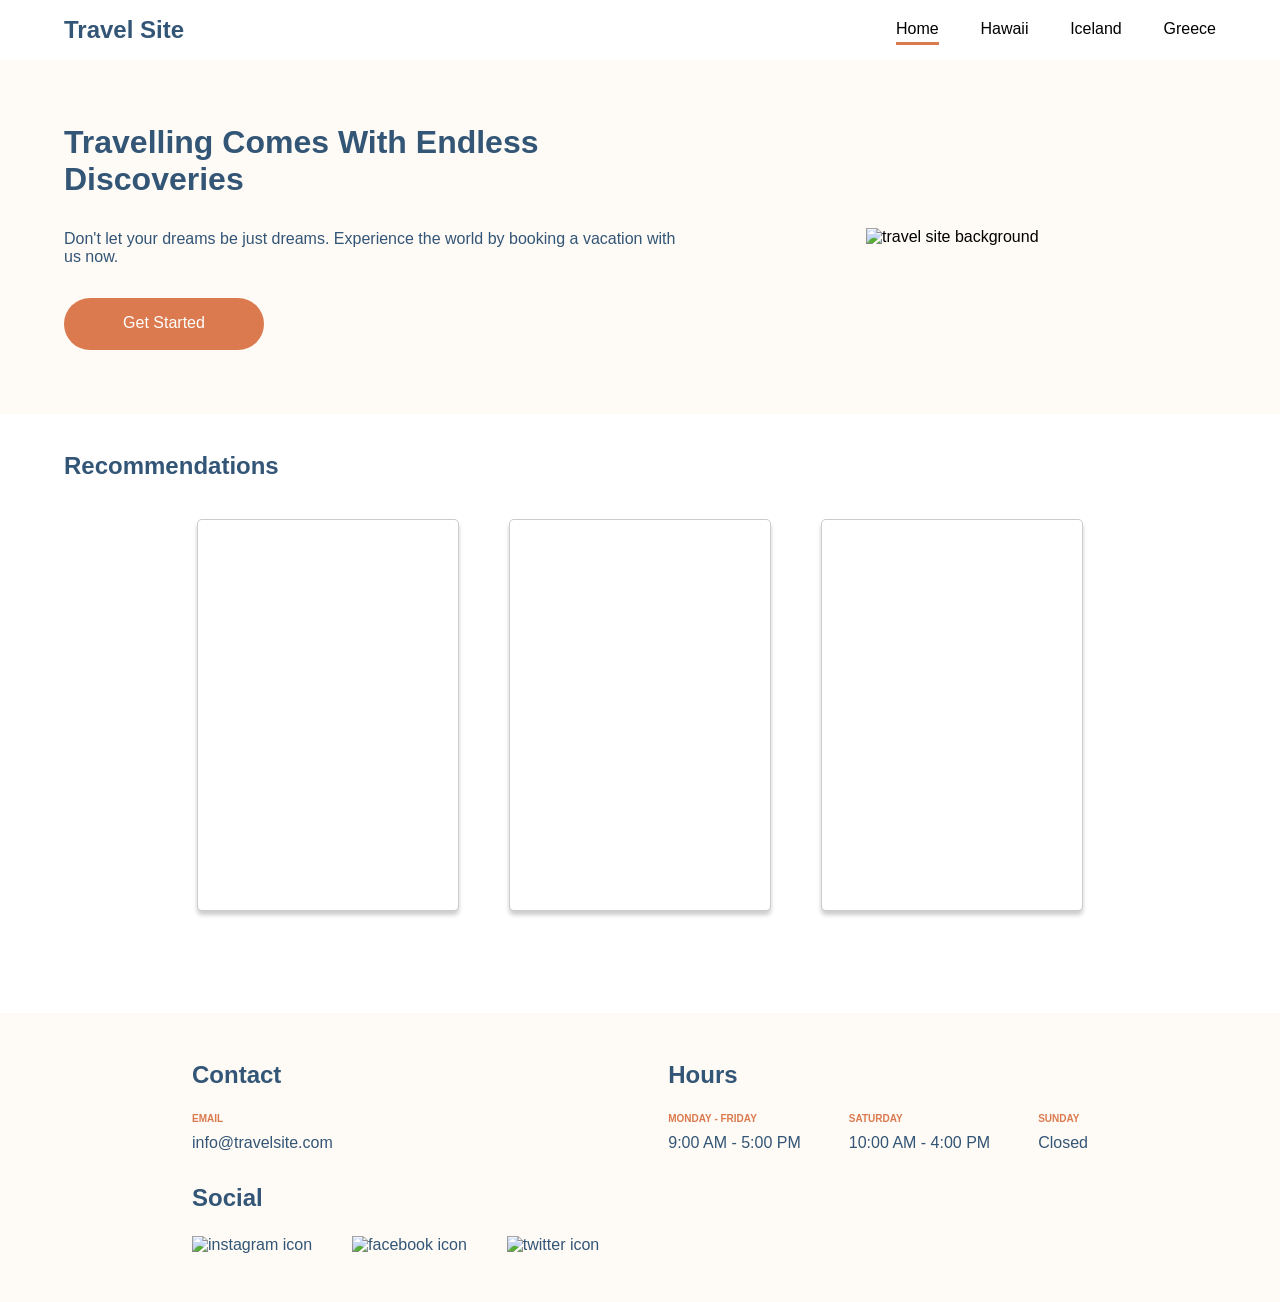
==== index.html @ 20faaa43 "travel site" ====
<!DOCTYPE html>
<html lang="en">
<head>
    <meta charset="UTF-8">
    <meta http-equiv="X-UA-Compatible" content="IE=edge">
    <meta name="viewport" content="width=device-width, initial-scale=1.0">
    <title>Travel Site</title>
    <link rel="stylesheet" href="./css/global.css">
    <link rel="stylesheet" href="./css/main.css">
</head>
<body>
    <header>
        <a href="./index.html">
            <h2>Travel Site</h2>
        </a>
        <nav>
            <ul>
                <li class="highlight">
                    <a href="./index.html">Home</a>
                </li>
                <li>
                    <a href="./pages/hawaii.html">Hawaii</a>
                </li>
                <li>
                    <a href="./pages/iceland.html">Iceland</a>
                </li>
                <li>
                    <a href="./pages/greece.html">Greece</a>
                </li>
            </ul>
        </nav>
    </header>
    <main>
        <section class="hero">
            <div>
                <h1>Travelling Comes With Endless Discoveries</h1>
                <p>Don't let your dreams be just dreams. Experience the world by booking a vacation with us now.</p>
                <a href="./pages/get-started.html" class="btn">Get Started</a>
            </div>
            <div>
                <img src="./assets/images/hero.png" alt="travel site background">
            </div>
        </section>
        <section class="recommendations">
            <h2>Recommendations</h2>
            <section class="container">
                <section class="container__card container__card--bg">
                    <a href="./pages/hawaii.html">
                        <h3>Hawaii</h3>
                    </a>
                </section>
                <section class="container__card container__card--bg">
                    <a href="./pages/iceland.html">
                        <h3>Iceland</h3>
                    </a>
                </section>
                <section class="container__card container__card--bg">
                    <a href="./pages/greece.html">
                        <h3>Greece</h3>
                    </a>
                </section>
            </section>

        </section>
    </main>
    <footer>
        <section>
            <h2>Contact</h2>
            <div>
                <h4>Email</h4>
                <a href="mailto:info@travelsite.com?subject=Travel&body=Travel">
                    info@travelsite.com
                </a>
            </div>
        </section>
        <section>
            <h2>Hours</h2>
            <div>
                <div>
                    <h4>Monday - Friday</h4>
                    <p>9:00 AM - 5:00 PM</p>
                </div>
                <div>
                    <h4>Saturday</h4>
                    <p>10:00 AM - 4:00 PM</p>
                </div>
                <div>
                    <h4>Sunday</h4>
                    <p>Closed</p>
                </div>
            </div>
        </section>
        <section>
            <h2>Social</h2>
            <div>
                <a href="https://www.instagram.com/" target="_blank">
                    <img src="./assets/icons/icon-instagram.png" alt="instagram icon">
                </a>
                <a href="https://www.facebook.com/" target="_blank">
                    <img src="./assets/icons/icon-facebook.png" alt="facebook icon">
                </a>
                <a href="https://twitter.com/" target="_blank">
                    <img src="./assets/icons/icon-twitter.png" alt="twitter icon">
                </a>
            </div>
        </section>
    </footer>
</body>
</html>
---- css/global.css ----
* {
  margin: 0;
  font-family: "Verdana", sans-serif;
}

h2 {
  color: #335576;
}

h4 {
  color: #DB7A4E;
  text-transform: uppercase;
}

a {
  text-decoration: none;
  color: black;
}

p {
  color: #335576;
}

ul {
  list-style: none;
}

header {
  z-index: 1;
  position: -webkit-sticky;
  position: sticky;
  top: 0;
  box-sizing: border-box;
  padding: 0 5vw;
  background-color: rgba(255, 255, 255, 0.8);
  display: flex;
}
@media only screen and (min-width: 700px) {
  header {
    justify-content: space-between;
    align-items: center;
    height: 60px;
  }
}
@media only screen and (max-width: 700px) {
  header {
    flex-direction: column;
    justify-content: center;
    align-items: flex-start;
    row-gap: 10px;
    height: 100px;
  }
}
header h2 {
  white-space: nowrap;
}
header ul {
  width: 20em;
  padding: 0;
  display: flex;
  flex-wrap: wrap;
  justify-content: space-between;
}
header ul li {
  padding: 0.5vh 0;
  text-align: center;
  border-bottom: 3px solid rgba(255, 255, 255, 0);
  transition: border 200ms ease-out;
}
header ul li:hover {
  border-bottom: 3px solid rgba(219, 122, 78, 0.6);
}
header ul li.highlight {
  border-bottom: 3px solid #DB7A4E;
}

footer {
  background-color: #FEFAF5;
  display: flex;
  flex-wrap: wrap;
  row-gap: 2em;
  -moz-column-gap: 3em;
       column-gap: 3em;
  padding: 3em 15vw;
}
@media only screen and (min-width: 1250px) {
  footer {
    justify-content: space-between;
  }
}
@media only screen and (max-width: 1250px) {
  footer {
    justify-content: flex-start;
  }
}
@media only screen and (max-width: 700px) {
  footer {
    flex-direction: column;
  }
}
footer h2 {
  padding-bottom: 1em;
}
footer h4 {
  font-size: 10px;
  padding-bottom: 1em;
}
footer a {
  color: #335576;
}
footer section {
  max-width: 500px;
  display: flex;
  flex-direction: column;
  justify-content: space-between;
}
footer section:not(:first-child) > div {
  display: flex;
  flex-wrap: wrap;
  justify-content: flex-start;
  -moz-column-gap: 3em;
       column-gap: 3em;
  row-gap: 1em;
}
@media only screen and (max-width: 700px) {
  footer section:nth-child(2) > div {
    flex-direction: column;
  }
}
footer section:nth-child(3) > div {
  -moz-column-gap: 2.5em;
       column-gap: 2.5em;
}
footer section img {
  height: 20px;
}

.btn {
  width: 150px;
  font-size: 1em;
  box-sizing: border-box;
  text-align: center;
  color: white;
  background-color: #DB7A4E;
  padding: 1em;
  height: 52px;
  border-radius: 26px;
}

.container {
  display: flex;
  flex-wrap: wrap;
  row-gap: 25px;
  -moz-column-gap: 50px;
       column-gap: 50px;
  justify-content: center;
  padding-bottom: 8%;
  margin: 0 5%;
}
.container__card {
  width: 260px;
  height: 390px;
  border-radius: 5px;
  box-shadow: 0 4px 4px 0 rgba(0, 0, 0, 0.2);
}/*# sourceMappingURL=global.css.map */
---- css/main.css ----
.hero {
  background-color: #FEFAF5;
  display: flex;
  flex-wrap: wrap;
  justify-content: space-between;
  row-gap: 50px;
  -moz-column-gap: 50px;
       column-gap: 50px;
  padding: 5% 5vw;
}
.hero div {
  display: flex;
  flex-direction: column;
  row-gap: 2em;
  justify-content: center;
}
.hero div:nth-child(1) {
  max-width: 48vw;
  min-width: 350px;
}
.hero div:nth-child(2) {
  max-width: 35vw;
  min-width: 350px;
}
.hero div h1, .hero div p, .hero div img {
  width: 100%;
}
.hero div h1 {
  color: #335576;
  font-size: 2em;
  font-weight: 900;
}
.hero div a {
  width: 200px;
}

.recommendations {
  background-color: white;
}
.recommendations h2 {
  margin: 3% 0 3% 5vw;
}

.container__card--bg {
  background-repeat: no-repeat;
  background-size: cover;
  background-position: center center;
  background-clip: padding-box;
  border: 1px solid rgba(0, 0, 0, 0.2);
  transition: box-shadow 300ms, transform 300ms, border-color 300ms;
}
.container__card--bg:nth-child(1) {
  background-image: url(../assets/images/hawaii.jpg);
}
.container__card--bg:nth-child(2) {
  background-image: url(../assets/images/iceland.jpg);
}
.container__card--bg:nth-child(3) {
  background-image: url(../assets/images/greece.jpg);
}
.container__card--bg a {
  display: block;
  width: 100%;
  height: 100%;
  display: flex;
  justify-content: flex-end;
  align-items: flex-end;
  transition: background-color 300ms ease;
}
.container__card--bg a h3 {
  color: white;
  font-size: 24px;
  padding: 6%;
  transition: box-shadow 300ms, transform 300ms, font-size 300ms;
}
.container__card--bg:hover {
  border: 1px solid white;
  transform: translateY(-5px);
  box-shadow: 0 9px 4px 0 rgba(0, 0, 0, 0.2), 0 4px 4px 0 rgba(0, 0, 0, 0.4);
}
.container__card--bg:hover a {
  background: linear-gradient(transparent 80%, rgba(0, 0, 0, 0.4));
  border-radius: 4px;
}
.container__card--bg:hover a h3 {
  font-size: 36px;
  text-shadow: 10px 10px 2px rgba(0, 0, 0, 0.4);
  transform: translateY(-5px) translateX(-5px);
}/*# sourceMappingURL=main.css.map */
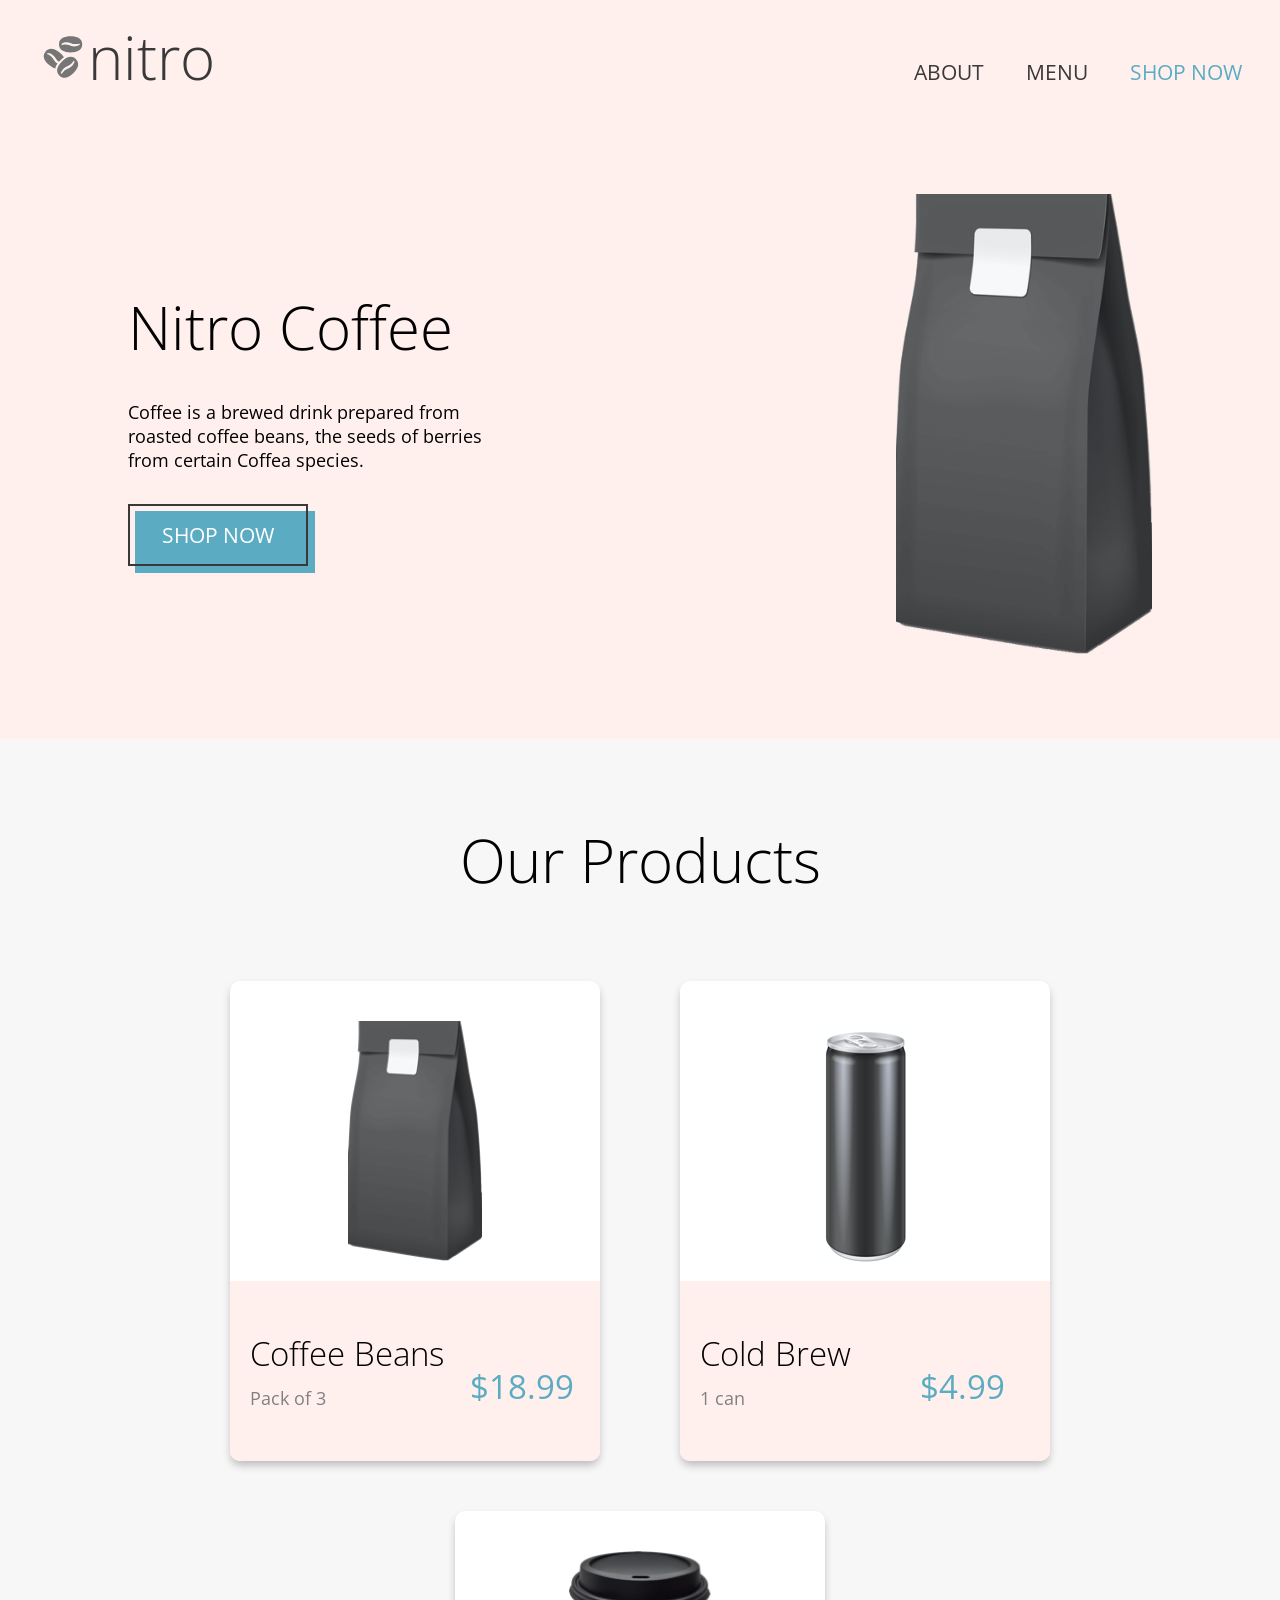
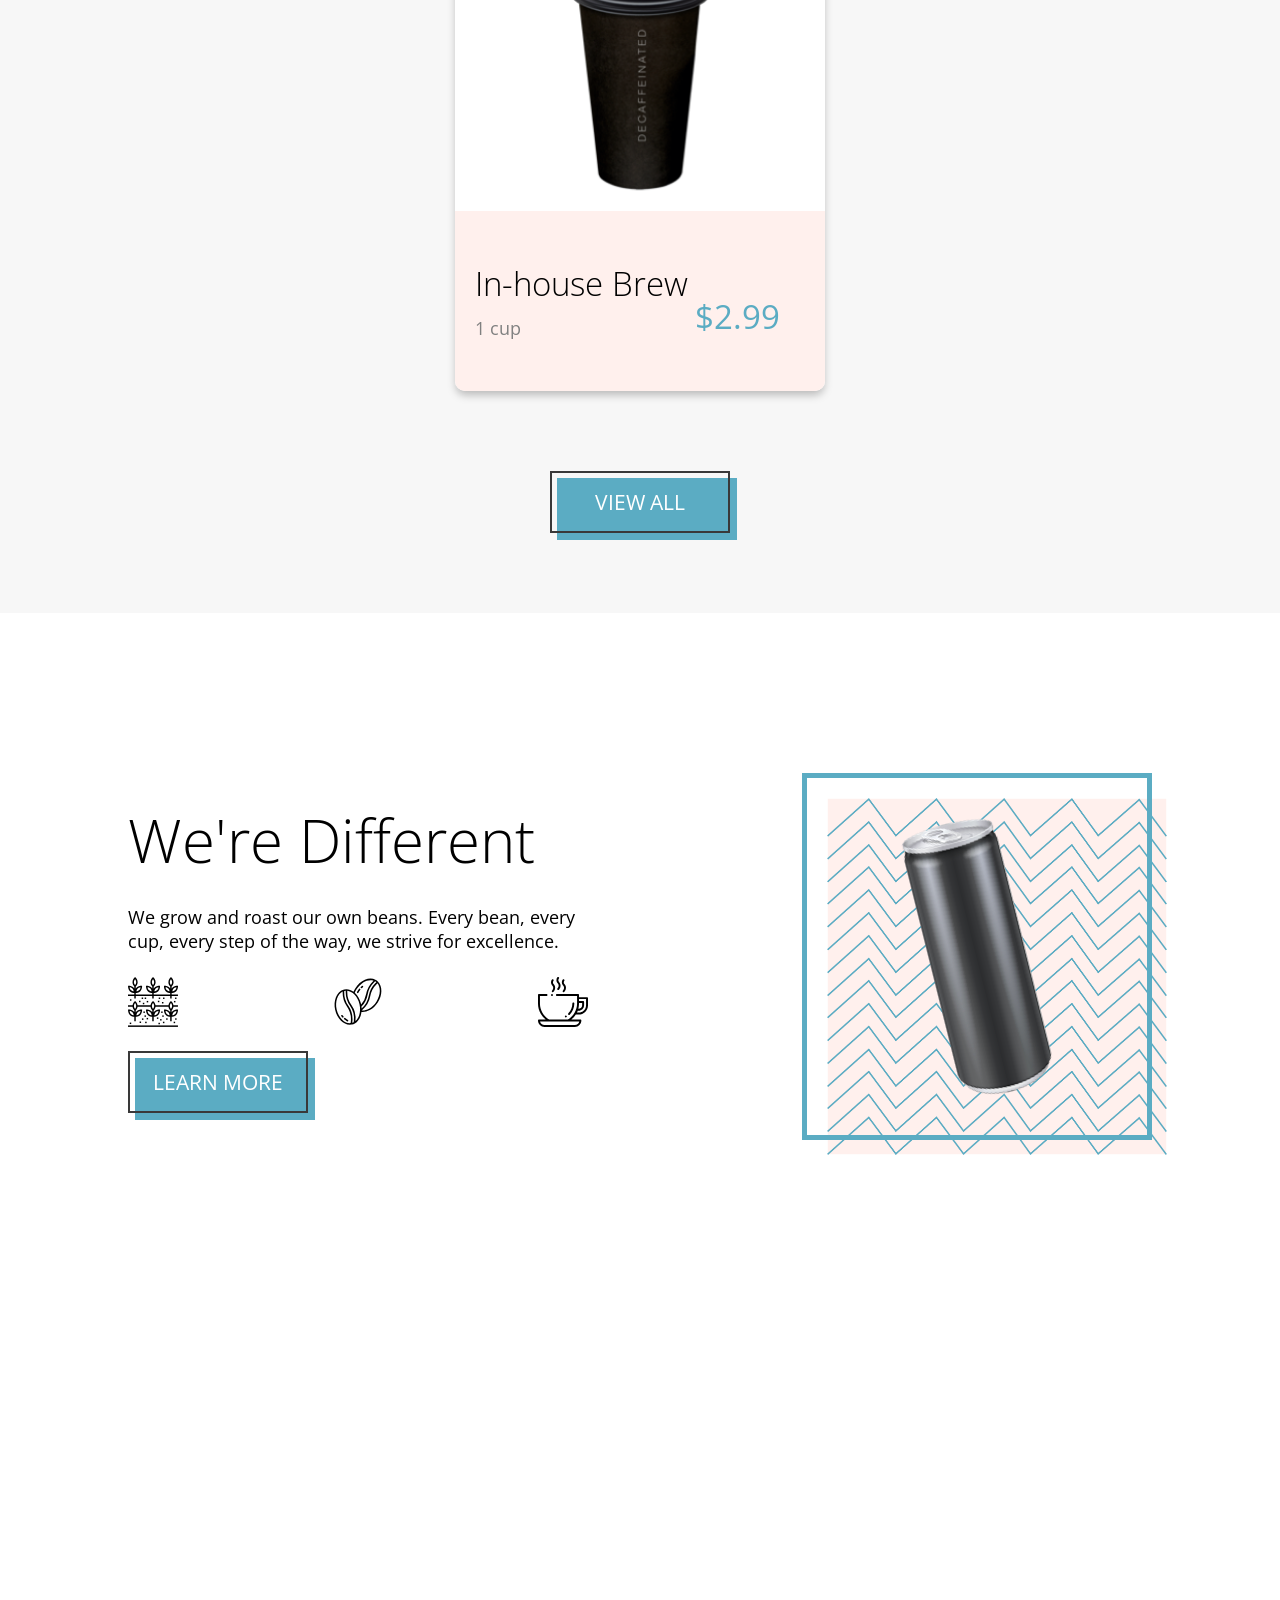
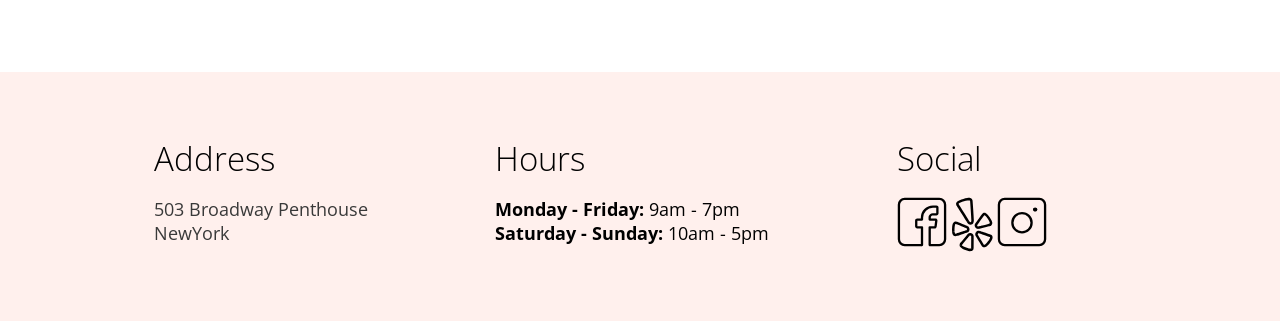
==== commit 57a3c795: "switch to coffeeshop" ====
--- a/index.html
+++ b/index.html
@@ -2,108 +2,154 @@
 <html lang="en">
 <head>
     <meta charset="UTF-8">
-    <meta http-equiv="X-UA-Compatible" content="IE=edge">
     <meta name="viewport" content="width=device-width, initial-scale=1.0">
-    <title>Travel Site</title>
+    <link href="https://fonts.googleapis.com/css2?family=Open+Sans:ital,wght@0,300;0,400;0,600;0,700;1,400&display=swap" rel="stylesheet">
+    <title>Coffee Shop - Home</title>
     <link rel="stylesheet" href="./css/global.css">
-    <link rel="stylesheet" href="./css/main.css">
+    <link rel="stylesheet" href="./css/landing.css">
 </head>
 <body>
     <header>
-        <a href="./index.html">
-            <h2>Travel Site</h2>
-        </a>
-        <nav>
-            <ul>
-                <li class="highlight">
-                    <a href="./index.html">Home</a>
-                </li>
-                <li>
-                    <a href="./pages/hawaii.html">Hawaii</a>
-                </li>
-                <li>
-                    <a href="./pages/iceland.html">Iceland</a>
-                </li>
-                <li>
-                    <a href="./pages/greece.html">Greece</a>
-                </li>
-            </ul>
-        </nav>
-    </header>
-    <main>
+        <section class="nav-bar">
+            <a href="./index.html">
+                <img src="./assets/logos/coffee-beans-logo-and-footer.svg" alt="coffee bean logo" class="icon">
+                <h2>nitro</h2>
+            </a>
+
+            <nav>
+                <ul>
+                    <li>
+                        <a href="./index.html">ABOUT</a>
+                    </li>
+                    <li>
+                        <a href="./pages/menu.html">MENU</a>
+                    </li>
+                    <li>
+                        <a href="./pages/menu.html">SHOP NOW</a>
+                    </li>
+                </ul>
+            </nav>
+        </section>
+
         <section class="hero">
-            <div>
-                <h1>Travelling Comes With Endless Discoveries</h1>
-                <p>Don't let your dreams be just dreams. Experience the world by booking a vacation with us now.</p>
-                <a href="./pages/get-started.html" class="btn">Get Started</a>
+            <div class="hero__text">
+                <h1>Nitro Coffee</h1>
+                <p>Coffee is a brewed drink prepared from roasted coffee beans, the seeds of berries from certain Coffea species.</p>
+                <div class="btn">
+                    <a href="./pages/menu.html">
+                        Shop Now
+                    </a>
+                </div>
             </div>
-            <div>
-                <img src="./assets/images/hero.png" alt="travel site background">
+
+            <div class="hero__img">
+                <img src="./assets/images/coffeebeans-hero.png" alt="coffee bag">
             </div>
         </section>
-        <section class="recommendations">
-            <h2>Recommendations</h2>
-            <section class="container">
-                <section class="container__card container__card--bg">
-                    <a href="./pages/hawaii.html">
-                        <h3>Hawaii</h3>
-                    </a>
-                </section>
-                <section class="container__card container__card--bg">
-                    <a href="./pages/iceland.html">
-                        <h3>Iceland</h3>
-                    </a>
-                </section>
-                <section class="container__card container__card--bg">
-                    <a href="./pages/greece.html">
-                        <h3>Greece</h3>
-                    </a>
-                </section>
+    </header>
+
+    <main>
+        <section class="products">
+            <h2>Our Products</h2>
+
+            <section class="containers">
+                <article class="containers__card">
+                    <img src="./assets/images/coffeebeans.png" alt="coffee beans" class="product-img">
+                    <h3>Coffee Beans</h3>
+                    <p class="pkg-qty">Pack of 3</p>
+                    <p class="price">$18.99</p>
+                    <div class="contrainers__card--cover"></div>
+                </article>
+
+                <article class="containers__card">
+                    <img src="./assets/images/coldbrew.png" alt="cold brew" class="product-img">
+                    <h3>Cold Brew</h3>
+                    <p class="pkg-qty">1 can</p>
+                    <p class="price">$4.99</p>
+                    <div class="contrainers__card--cover"></div>
+                </article>
+
+                <article class="containers__card">
+                    <img src="./assets/images/inhousebrew.png" alt="in-house brew" class="product-img">
+                    <h3>In-house Brew</h3>
+                    <p class="pkg-qty">1 cup</p>
+                    <p class="price">$2.99</p>
+                    <div class="contrainers__card--cover"></div>
+                </article>
             </section>
 
-        </section>
-    </main>
-    <footer>
-        <section>
-            <h2>Contact</h2>
-            <div>
-                <h4>Email</h4>
-                <a href="mailto:info@travelsite.com?subject=Travel&body=Travel">
-                    info@travelsite.com
+            <div class="btn">
+                <a href="./pages/menu.html">
+                    View All
                 </a>
             </div>
         </section>
-        <section>
-            <h2>Hours</h2>
-            <div>
-                <div>
-                    <h4>Monday - Friday</h4>
-                    <p>9:00 AM - 5:00 PM</p>
+
+        <section class="discount">
+            <div class="discount__info">
+                <div class="different">
+                    <h2>We're Different</h2>
+                    <p>We grow and roast our own beans. Every bean, every cup, every step of the way, we strive for excellence.</p>
+                    <div>
+                        <img src="./assets/logos/planting.svg" alt="planting" class="icon">
+                        <img src="./assets/logos/coffee-beans.svg" alt="coffee-beans" class="icon">
+                        <img src="./assets/logos/coffee-cup.svg" alt="coffee-cup" class="icon">
+                    </div>
+
+                    <div class="btn">
+                        <a href="./index.html">
+                            Learn More
+                        </a>
+                    </div>
                 </div>
-                <div>
-                    <h4>Saturday</h4>
-                    <p>10:00 AM - 4:00 PM</p>
-                </div>
-                <div>
-                    <h4>Sunday</h4>
-                    <p>Closed</p>
+
+                <div class="tilted-can-box">
+                    <img src="./assets/images/tiltedcan.png" alt="tilted can" class="tilted-can-box__can product-img">
+                    <img src="./assets/images/coldbrewbackground.png" alt="cold brew background" class="tilted-can-box__bg">
                 </div>
             </div>
+
+            <p onclick="copyText()" class="discount__code">
+                Get 20% off your first order with code: <span>FirstNitro</span>
+            </p>
+        </section>
+    </main>
+
+    <footer>
+        <section>
+            <h3>Address</h3>
+            <a href="http://maps.google.com/?q=503 Broadway Penthouse, NewYork" target="_blank">
+                503 Broadway Penthouse <br>
+                NewYork
+            </a>
         </section>
         <section>
-            <h2>Social</h2>
+            <h3>Hours</h3>
+            <p>
+                <span>Monday - Friday:</span> 9am - 7pm <br>
+                <span>Saturday - Sunday:</span> 10am - 5pm
+            </p>
+        </section>
+        <section>
+            <h3>Social</h3>
             <div>
+                <a href="https://www.facebook.com" target="_blank">
+                    <img src="./assets/logos/Facebook-Icon.svg" alt="facebook" class="icon">
+                </a>
+                <a href="https://www.yelp.com/" target="_blank">
+                    <img src="./assets/logos/Yelp-Icon.svg" alt="yelp" class="icon">
+                </a>
                 <a href="https://www.instagram.com/" target="_blank">
-                    <img src="./assets/icons/icon-instagram.png" alt="instagram icon">
-                </a>
-                <a href="https://www.facebook.com/" target="_blank">
-                    <img src="./assets/icons/icon-facebook.png" alt="facebook icon">
-                </a>
-                <a href="https://twitter.com/" target="_blank">
-                    <img src="./assets/icons/icon-twitter.png" alt="twitter icon">
+                    <img src="./assets/logos/Instagram-Icon.svg" alt="instagram" class="icon">
                 </a>
             </div>
         </section>
     </footer>
+    <script>
+        function copyText() {
+            navigator.clipboard.writeText("FirstNitro");
+            alert("Copied the code: FirstNitro");
+        }
+    </script>
 </body>
 </html>
--- a/css/landing.css
+++ b/css/landing.css
@@ -0,0 +1,416 @@
+* {
+  margin: 0;
+}
+
+body {
+  font-family: "Open Sans";
+  font-weight: 400;
+}
+
+h1, h2 {
+  font-size: 60px;
+  font-weight: 300;
+}
+
+h3 {
+  font-size: 33px;
+  font-weight: 300;
+}
+
+nav {
+  font-size: 21px;
+}
+nav ul {
+  list-style-type: none;
+  padding: 0;
+  display: flex;
+  flex-wrap: nowrap;
+}
+
+p {
+  font-size: 18px;
+}
+
+a {
+  font-size: 21px;
+  text-decoration: none;
+}
+
+.icon {
+  min-width: 50px;
+  max-width: 120px;
+}
+
+.product-img {
+  min-height: 240px;
+  max-height: 550px;
+  padding: 20px;
+}
+
+.price {
+  margin: 0 auto;
+  color: #5BACC3;
+}
+
+.nav-bar {
+  padding: 1em 3vw;
+  box-sizing: border-box;
+  background-color: #FFF0ED;
+  display: flex;
+  justify-content: space-between;
+  align-items: baseline;
+  flex-wrap: wrap;
+  -moz-column-gap: 3em;
+       column-gap: 3em;
+}
+.nav-bar > a {
+  display: flex;
+  flex-wrap: nowrap;
+  align-items: center;
+  color: #393939;
+}
+.nav-bar > a img, .nav-bar > a h2 {
+  display: inline-block;
+}
+.nav-bar nav {
+  transform: translateY(-2px);
+}
+.nav-bar nav ul {
+  justify-content: flex-end;
+  -moz-column-gap: 2em;
+       column-gap: 2em;
+}
+.nav-bar nav ul li a {
+  color: #393939;
+}
+.nav-bar nav ul li:last-child a {
+  color: #5BACC3;
+  white-space: nowrap;
+}
+@media only screen and (max-width: 650px) {
+  .nav-bar {
+    flex-flow: column wrap;
+  }
+  .nav-bar nav {
+    padding-left: 52px;
+  }
+  .nav-bar nav ul {
+    flex-flow: column wrap;
+    row-gap: 0.5em;
+  }
+}
+
+.btn {
+  position: relative;
+  box-sizing: border-box;
+  width: 180px;
+  transform: translate(7px, 7px);
+}
+.btn a {
+  position: relative;
+  display: block;
+  box-sizing: border-box;
+  width: 100%;
+  padding: 15px 0;
+  text-align: center;
+  border: 2px solid #393939;
+  color: white;
+  text-transform: uppercase;
+  transform: translate(-7px, -7px);
+  transition: transform 300ms;
+}
+.btn::before {
+  content: "";
+  position: absolute;
+  box-sizing: border-box;
+  border: 2px solid #5BACC3;
+  background-color: #5BACC3;
+  width: 100%;
+  height: 100%;
+  z-index: -1;
+  transition: width 300ms;
+}
+.btn:hover::before {
+  -webkit-animation: flash 2.5s linear infinite;
+          animation: flash 2.5s linear infinite;
+}
+.btn:active a {
+  transform: translate(0px, 0px);
+}
+
+footer {
+  background-color: #FFF0ED;
+  display: flex;
+  justify-content: flex-start;
+  flex-wrap: wrap;
+  -moz-column-gap: 12%;
+       column-gap: 12%;
+  row-gap: 30px;
+  padding: 5% 5vw 5% 12vw;
+}
+footer h3 {
+  margin-bottom: 0.5em;
+}
+footer p, footer a {
+  white-space: nowrap;
+}
+footer a {
+  color: #393939;
+  font-size: 18px;
+  font-weight: 400;
+}
+footer span {
+  font-weight: 700;
+}
+footer section:last-child div {
+  display: flex;
+  flex-wrap: nowrap;
+}
+
+@-webkit-keyframes rotate {
+  0% {
+    transform: rotate(0deg);
+  }
+  100% {
+    transform: rotate(360deg);
+  }
+}
+
+@keyframes rotate {
+  0% {
+    transform: rotate(0deg);
+  }
+  100% {
+    transform: rotate(360deg);
+  }
+}
+@-webkit-keyframes flash {
+  0% {
+    border-color: #5BACC3;
+    background-color: #5BACC3;
+  }
+  50% {
+    border-color: #393939;
+    background-color: #393939;
+  }
+  100% {
+    border-color: #5BACC3;
+    background-color: #5BACC3;
+  }
+}
+@keyframes flash {
+  0% {
+    border-color: #5BACC3;
+    background-color: #5BACC3;
+  }
+  50% {
+    border-color: #393939;
+    background-color: #393939;
+  }
+  100% {
+    border-color: #5BACC3;
+    background-color: #5BACC3;
+  }
+}
+.hero {
+  padding: 5em 10vw;
+  background-color: #FFF0ED;
+  display: flex;
+  flex-wrap: wrap;
+  justify-content: space-between;
+  align-items: center;
+  row-gap: 30px;
+}
+.hero__text h1, .hero__text p {
+  width: 360px;
+  margin-bottom: 2rem;
+}
+.hero__img img {
+  width: 20vw;
+  min-width: 150px;
+}
+@media only screen and (max-width: 650px) {
+  .hero {
+    flex-flow: column wrap;
+    align-items: flex-start;
+  }
+}
+@media only screen and (max-width: 500px) {
+  .hero__text h1, .hero__text p {
+    width: auto;
+  }
+}
+
+.products {
+  padding: 5em 0;
+  background-color: #F7F7F7;
+  display: flex;
+  flex-direction: column;
+  align-items: center;
+  row-gap: 5em;
+}
+
+.containers {
+  display: flex;
+  justify-content: center;
+  flex-wrap: wrap;
+  -moz-column-gap: 80px;
+       column-gap: 80px;
+  row-gap: 50px;
+  margin: 0 50px;
+}
+.containers__card {
+  position: relative;
+  overflow: hidden;
+  background-color: white;
+  min-width: 330px;
+  max-width: 350px;
+  min-height: 440px;
+  max-height: 460px;
+  padding: 20px;
+  border-radius: 10px;
+  box-shadow: 0 5px 9px -1px rgba(0, 0, 0, 0.25);
+  display: grid;
+  grid-template-rows: 6fr 1fr 1fr;
+  grid-template-columns: 2fr 1fr;
+  transition: box-shadow 300ms, transform 300ms;
+  touch-action: manipulation;
+  will-change: box-shadow, transform;
+}
+.containers__card img {
+  grid-row: 1;
+  grid-column: 1/3;
+  margin: 0 auto;
+}
+.containers__card h3 {
+  grid-row: 2;
+  grid-column: 1;
+}
+.containers__card .pkg-qty {
+  grid-row: 3;
+  grid-column: 1;
+  color: gray;
+}
+.containers__card .price {
+  grid-row: 2/4;
+  grid-column: 2;
+  font-size: 33px;
+  margin: auto 0;
+  transition: rotate 300ms;
+}
+.containers__card div {
+  position: absolute;
+  background-color: #FFF0ED;
+  width: 200%;
+  height: 360px;
+  z-index: -1;
+  top: 300px;
+  transition: rotate 300ms, transform 300ms;
+}
+.containers__card:hover {
+  box-shadow: 0 5px 5px -1px rgba(0, 0, 0, 0.5), 0 10px 15px -1px rgba(0, 0, 0, 0.25);
+  transform: translateY(-5px);
+}
+.containers__card:hover div {
+  rotate: -30deg;
+  transform: translateY(34px);
+}
+.containers__card:hover h3 {
+  text-shadow: 1px 1px rgba(128, 128, 128, 0.5), 2px 2px rgba(128, 128, 128, 0.4), 3px 3px rgba(128, 128, 128, 0.3), 4px 4px rgba(128, 128, 128, 0.2), 5px 5px rgba(128, 128, 128, 0.1);
+}
+.containers__card:hover .price {
+  rotate: -30deg;
+}
+
+.discount {
+  margin: 10em 10vw;
+  display: flex;
+  flex-direction: column;
+  justify-content: center;
+  row-gap: 10em;
+}
+.discount__info {
+  display: flex;
+  justify-content: space-between;
+  align-items: center;
+  row-gap: 50px;
+}
+.discount__info .different {
+  display: flex;
+  width: 460px;
+  flex-direction: column;
+  justify-content: space-between;
+  row-gap: 1.5em;
+}
+.discount__info .different div {
+  display: flex;
+  justify-content: space-between;
+}
+.discount__info .different div img {
+  height: 50px;
+}
+.discount__info .tilted-can-box {
+  position: relative;
+  min-width: 300px;
+  max-width: 500px;
+  min-height: 300px;
+  max-height: 500px;
+  padding: 20px;
+  border: 5px solid #5BACC3;
+  display: flex;
+  justify-content: center;
+  align-items: center;
+}
+.discount__info .tilted-can-box__bg {
+  position: absolute;
+  top: 20px;
+  left: 20px;
+  width: 100%;
+  height: 100%;
+  z-index: -1;
+}
+.discount__info .tilted-can-box__can:hover {
+  -webkit-animation: rotate 2s linear infinite;
+          animation: rotate 2s linear infinite;
+}
+@media only screen and (max-width: 1150px) {
+  .discount__info {
+    justify-content: center;
+    flex-flow: column wrap;
+  }
+}
+.discount__code {
+  font-size: 45px;
+  padding: 1em 2em;
+  margin: 0 auto;
+  text-align: center;
+  -webkit-animation: flash 2.5s linear infinite;
+          animation: flash 2.5s linear infinite;
+  color: white;
+  cursor: pointer;
+}
+.discount__code span {
+  font-weight: 700;
+}
+@media only screen and (max-width: 500px) {
+  .discount {
+    margin: 0;
+    padding: 10em 0;
+  }
+  .discount__info .different {
+    width: auto;
+    padding: 0;
+  }
+  .discount__info .different h2, .discount__info .different p {
+    text-align: center;
+  }
+  .discount__info .different div {
+    margin: auto 10%;
+  }
+  .discount__info .different .btn {
+    margin: 0 auto;
+  }
+  .discount__code {
+    padding: 1em 0;
+  }
+}/*# sourceMappingURL=landing.css.map */
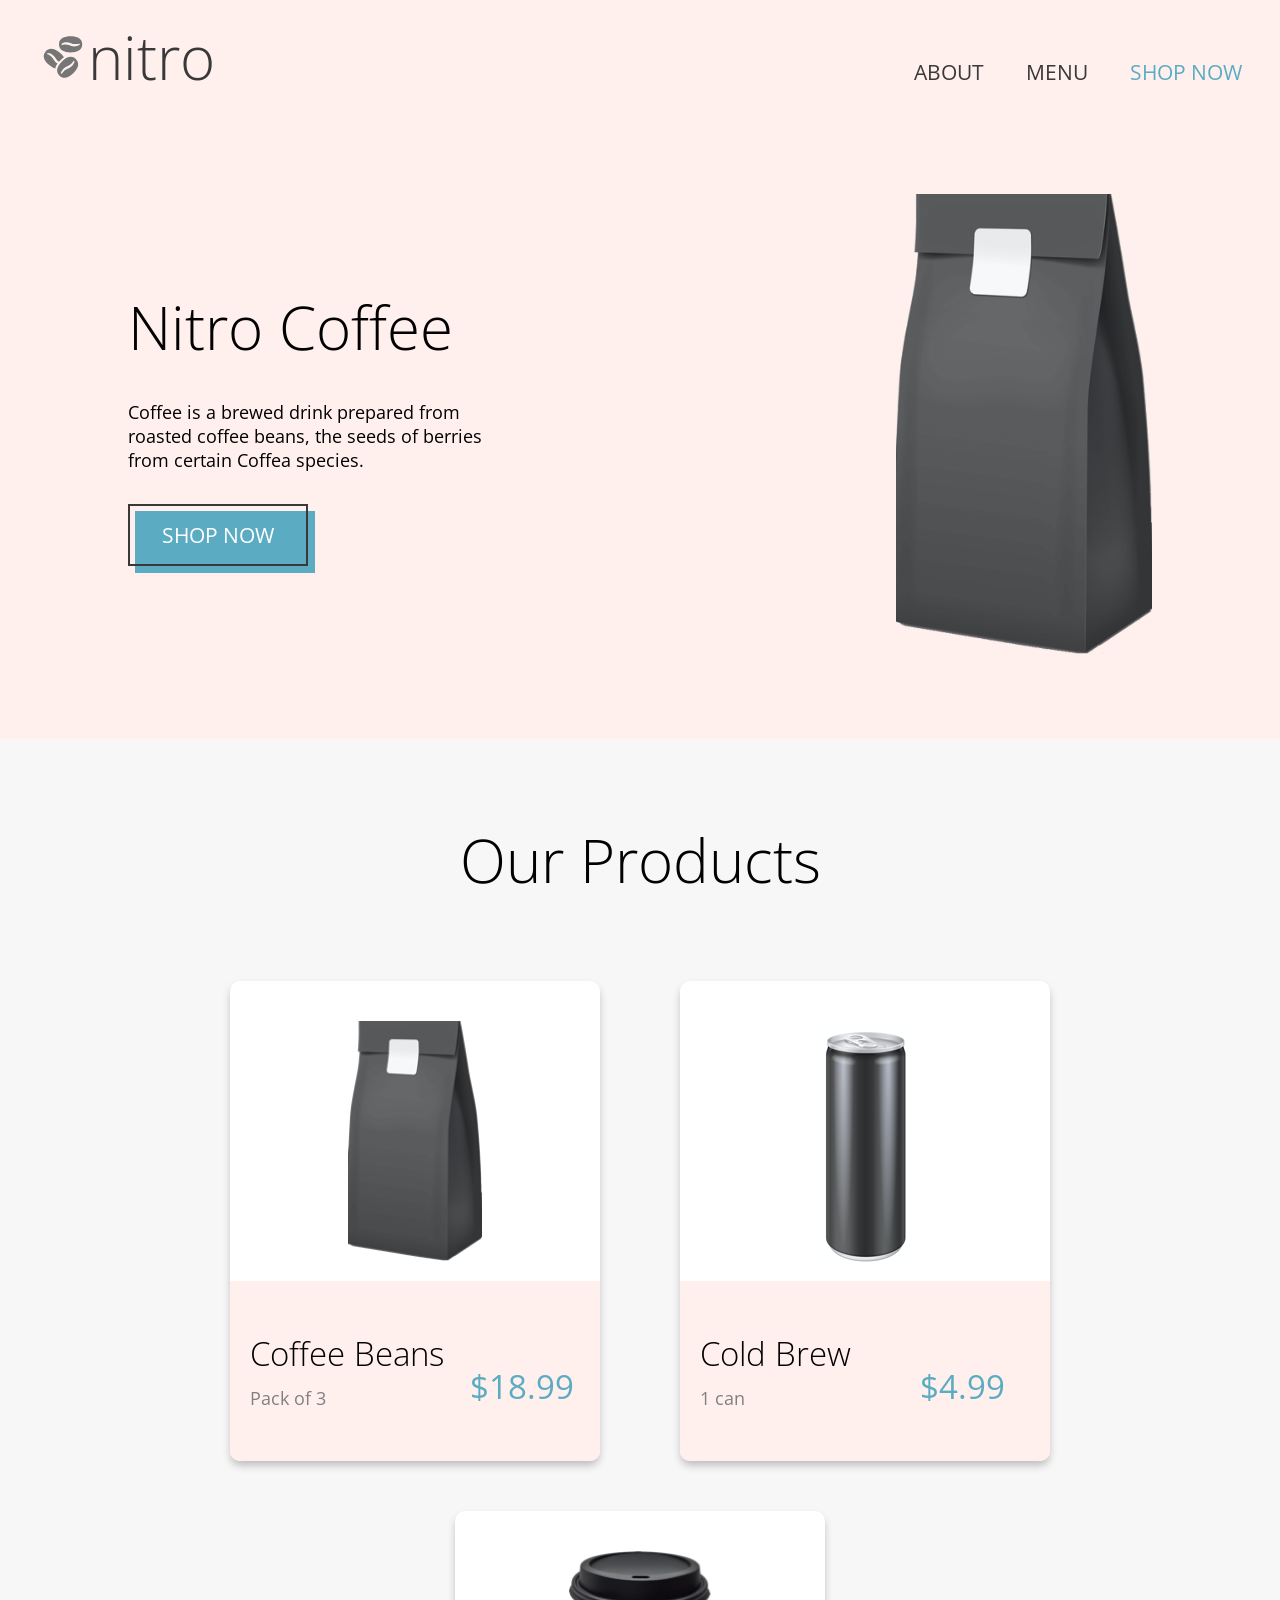
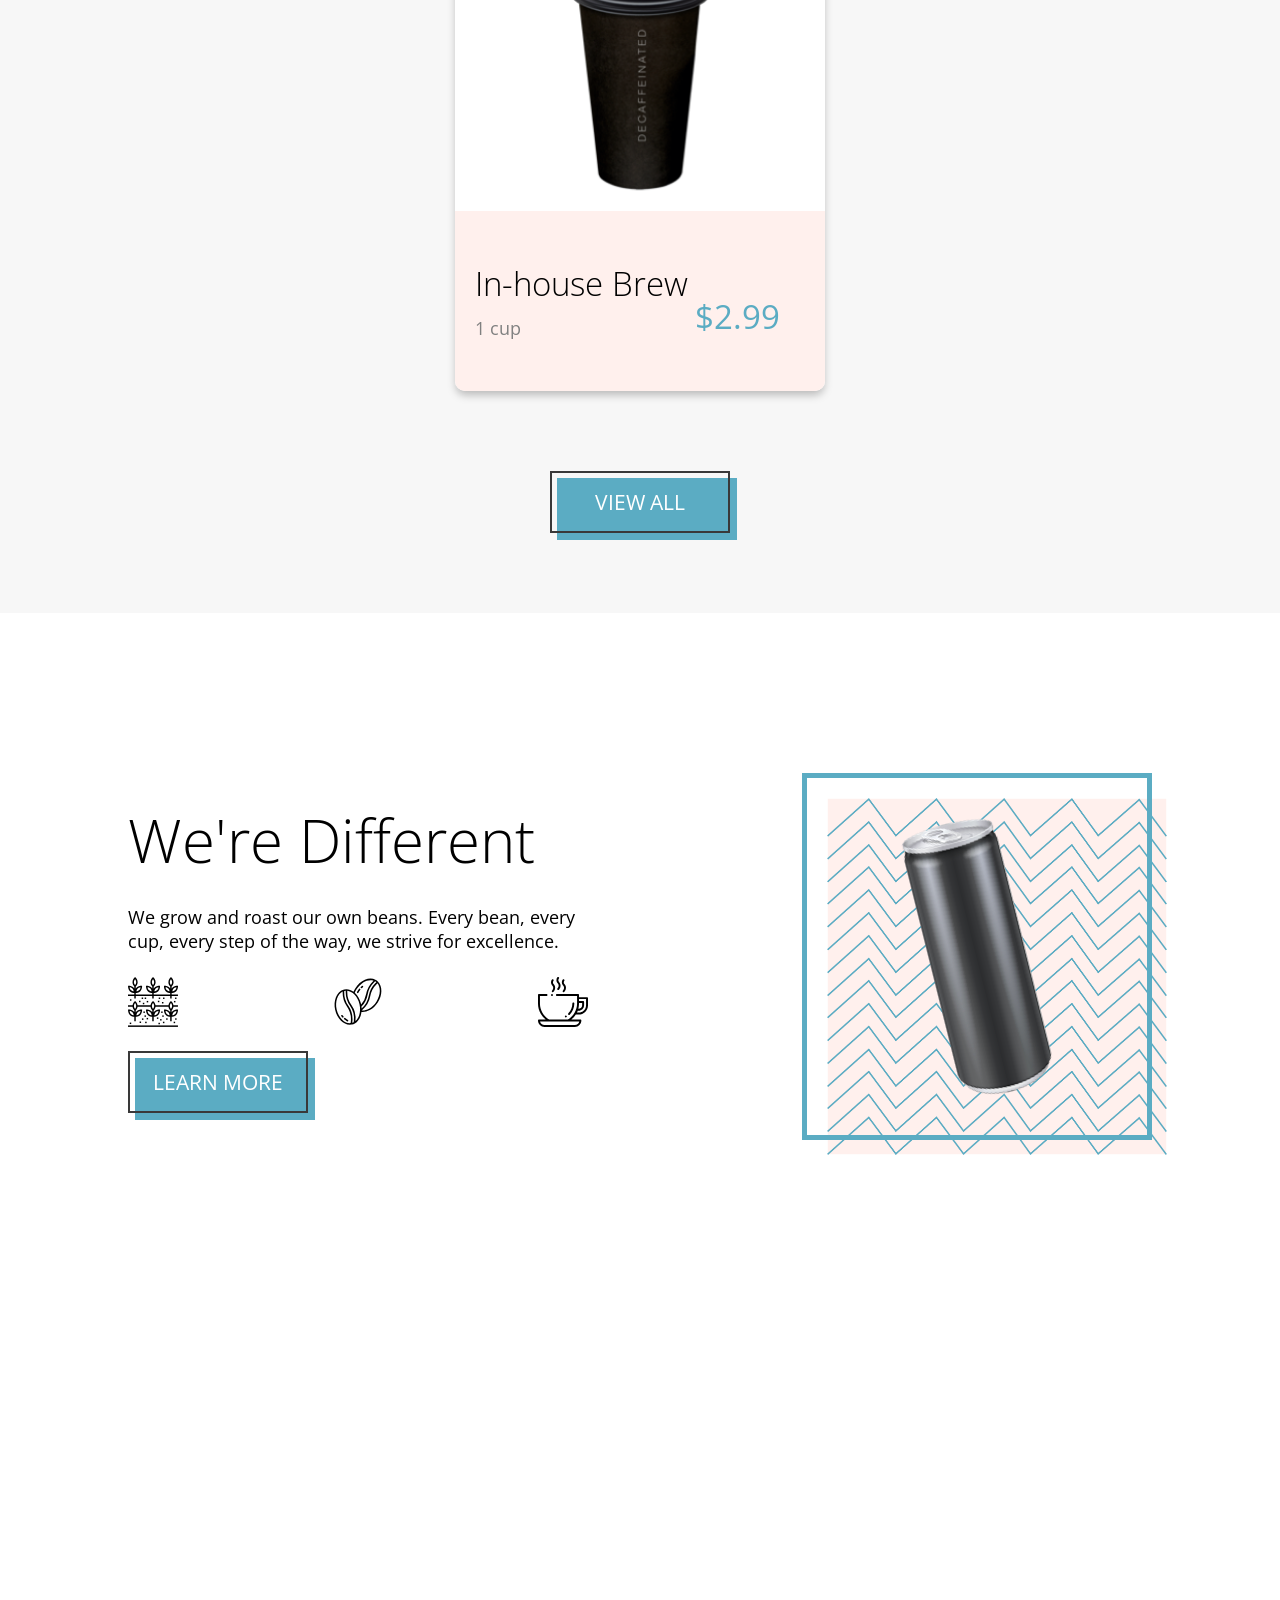
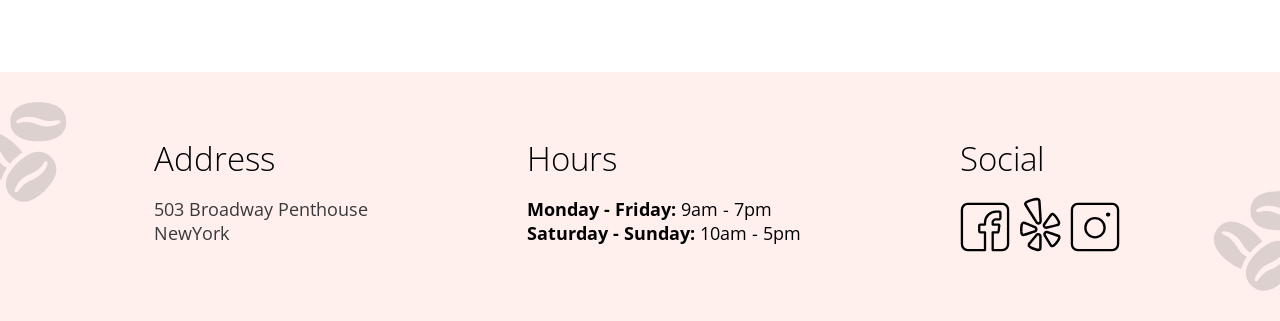
==== commit 359aad8e: "coffeeshop" ====
--- a/index.html
+++ b/index.html
@@ -144,6 +144,8 @@
                 </a>
             </div>
         </section>
+        <img src="./assets/logos/coffee-beans-logo-and-footer.svg" alt="coffee beans logo" class="background-icon footer-top-left">
+        <img src="./assets/logos/coffee-beans-logo-and-footer.svg" alt="coffee beans logo" class="background-icon footer-bottom-right">
     </footer>
     <script>
         function copyText() {
--- a/css/landing.css
+++ b/css/landing.css
@@ -1,3 +1,47 @@
+@-webkit-keyframes rotate {
+  0% {
+    transform: rotate(0deg);
+  }
+  100% {
+    transform: rotate(360deg);
+  }
+}
+@keyframes rotate {
+  0% {
+    transform: rotate(0deg);
+  }
+  100% {
+    transform: rotate(360deg);
+  }
+}
+@-webkit-keyframes flash {
+  0% {
+    border-color: #5BACC3;
+    background-color: #5BACC3;
+  }
+  50% {
+    border-color: #393939;
+    background-color: #393939;
+  }
+  100% {
+    border-color: #5BACC3;
+    background-color: #5BACC3;
+  }
+}
+@keyframes flash {
+  0% {
+    border-color: #5BACC3;
+    background-color: #5BACC3;
+  }
+  50% {
+    border-color: #393939;
+    background-color: #393939;
+  }
+  100% {
+    border-color: #5BACC3;
+    background-color: #5BACC3;
+  }
+}
 * {
   margin: 0;
 }
@@ -39,6 +83,12 @@
 .icon {
   min-width: 50px;
   max-width: 120px;
+}
+
+.background-icon {
+  width: 120px;
+  opacity: 0.25;
+  padding: 20px;
 }
 
 .product-img {
@@ -87,7 +137,7 @@
   color: #5BACC3;
   white-space: nowrap;
 }
-@media only screen and (max-width: 650px) {
+@media only screen and (max-width: 600px) {
   .nav-bar {
     flex-flow: column wrap;
   }
@@ -117,7 +167,7 @@
   color: white;
   text-transform: uppercase;
   transform: translate(-7px, -7px);
-  transition: transform 300ms;
+  transition: transform 150ms;
 }
 .btn::before {
   content: "";
@@ -128,7 +178,7 @@
   width: 100%;
   height: 100%;
   z-index: -1;
-  transition: width 300ms;
+  transition: width 150ms;
 }
 .btn:hover::before {
   -webkit-animation: flash 2.5s linear infinite;
@@ -139,12 +189,14 @@
 }
 
 footer {
+  position: relative;
+  overflow: hidden;
   background-color: #FFF0ED;
   display: flex;
   justify-content: flex-start;
   flex-wrap: wrap;
-  -moz-column-gap: 12%;
-       column-gap: 12%;
+  -moz-column-gap: 15%;
+       column-gap: 15%;
   row-gap: 30px;
   padding: 5% 5vw 5% 12vw;
 }
@@ -166,52 +218,17 @@
   display: flex;
   flex-wrap: nowrap;
 }
-
-@-webkit-keyframes rotate {
-  0% {
-    transform: rotate(0deg);
-  }
-  100% {
-    transform: rotate(360deg);
-  }
-}
-
-@keyframes rotate {
-  0% {
-    transform: rotate(0deg);
-  }
-  100% {
-    transform: rotate(360deg);
-  }
-}
-@-webkit-keyframes flash {
-  0% {
-    border-color: #5BACC3;
-    background-color: #5BACC3;
-  }
-  50% {
-    border-color: #393939;
-    background-color: #393939;
-  }
-  100% {
-    border-color: #5BACC3;
-    background-color: #5BACC3;
-  }
-}
-@keyframes flash {
-  0% {
-    border-color: #5BACC3;
-    background-color: #5BACC3;
-  }
-  50% {
-    border-color: #393939;
-    background-color: #393939;
-  }
-  100% {
-    border-color: #5BACC3;
-    background-color: #5BACC3;
-  }
-}
+footer .footer-top-left {
+  position: absolute;
+  top: 0;
+  left: -60px;
+}
+footer .footer-bottom-right {
+  position: absolute;
+  bottom: 0;
+  right: -60px;
+}
+
 .hero {
   padding: 5em 10vw;
   background-color: #FFF0ED;
@@ -222,23 +239,12 @@
   row-gap: 30px;
 }
 .hero__text h1, .hero__text p {
-  width: 360px;
+  max-width: 360px;
   margin-bottom: 2rem;
 }
 .hero__img img {
   width: 20vw;
   min-width: 150px;
-}
-@media only screen and (max-width: 650px) {
-  .hero {
-    flex-flow: column wrap;
-    align-items: flex-start;
-  }
-}
-@media only screen and (max-width: 500px) {
-  .hero__text h1, .hero__text p {
-    width: auto;
-  }
 }
 
 .products {
@@ -273,7 +279,7 @@
   display: grid;
   grid-template-rows: 6fr 1fr 1fr;
   grid-template-columns: 2fr 1fr;
-  transition: box-shadow 300ms, transform 300ms;
+  transition: box-shadow 150ms, transform 150ms;
   touch-action: manipulation;
   will-change: box-shadow, transform;
 }
@@ -296,7 +302,7 @@
   grid-column: 2;
   font-size: 33px;
   margin: auto 0;
-  transition: rotate 300ms;
+  transition: rotate 150ms;
 }
 .containers__card div {
   position: absolute;
@@ -305,21 +311,20 @@
   height: 360px;
   z-index: -1;
   top: 300px;
-  transition: rotate 300ms, transform 300ms;
+  transition: transform 150ms;
 }
 .containers__card:hover {
   box-shadow: 0 5px 5px -1px rgba(0, 0, 0, 0.5), 0 10px 15px -1px rgba(0, 0, 0, 0.25);
   transform: translateY(-5px);
 }
 .containers__card:hover div {
-  rotate: -30deg;
-  transform: translateY(34px);
+  transform: skew(0, -35deg);
 }
 .containers__card:hover h3 {
   text-shadow: 1px 1px rgba(128, 128, 128, 0.5), 2px 2px rgba(128, 128, 128, 0.4), 3px 3px rgba(128, 128, 128, 0.3), 4px 4px rgba(128, 128, 128, 0.2), 5px 5px rgba(128, 128, 128, 0.1);
 }
 .containers__card:hover .price {
-  rotate: -30deg;
+  rotate: -35deg;
 }
 
 .discount {
@@ -337,7 +342,7 @@
 }
 .discount__info .different {
   display: flex;
-  width: 460px;
+  max-width: 460px;
   flex-direction: column;
   justify-content: space-between;
   row-gap: 1.5em;
@@ -373,15 +378,16 @@
   -webkit-animation: rotate 2s linear infinite;
           animation: rotate 2s linear infinite;
 }
-@media only screen and (max-width: 1150px) {
+@media only screen and (max-width: 1200px) {
   .discount__info {
     justify-content: center;
     flex-flow: column wrap;
   }
 }
 .discount__code {
+  width: 100%;
   font-size: 45px;
-  padding: 1em 2em;
+  padding: 1em 0;
   margin: 0 auto;
   text-align: center;
   -webkit-animation: flash 2.5s linear infinite;
@@ -392,13 +398,12 @@
 .discount__code span {
   font-weight: 700;
 }
-@media only screen and (max-width: 500px) {
+@media only screen and (max-width: 600px) {
   .discount {
     margin: 0;
     padding: 10em 0;
   }
   .discount__info .different {
-    width: auto;
     padding: 0;
   }
   .discount__info .different h2, .discount__info .different p {
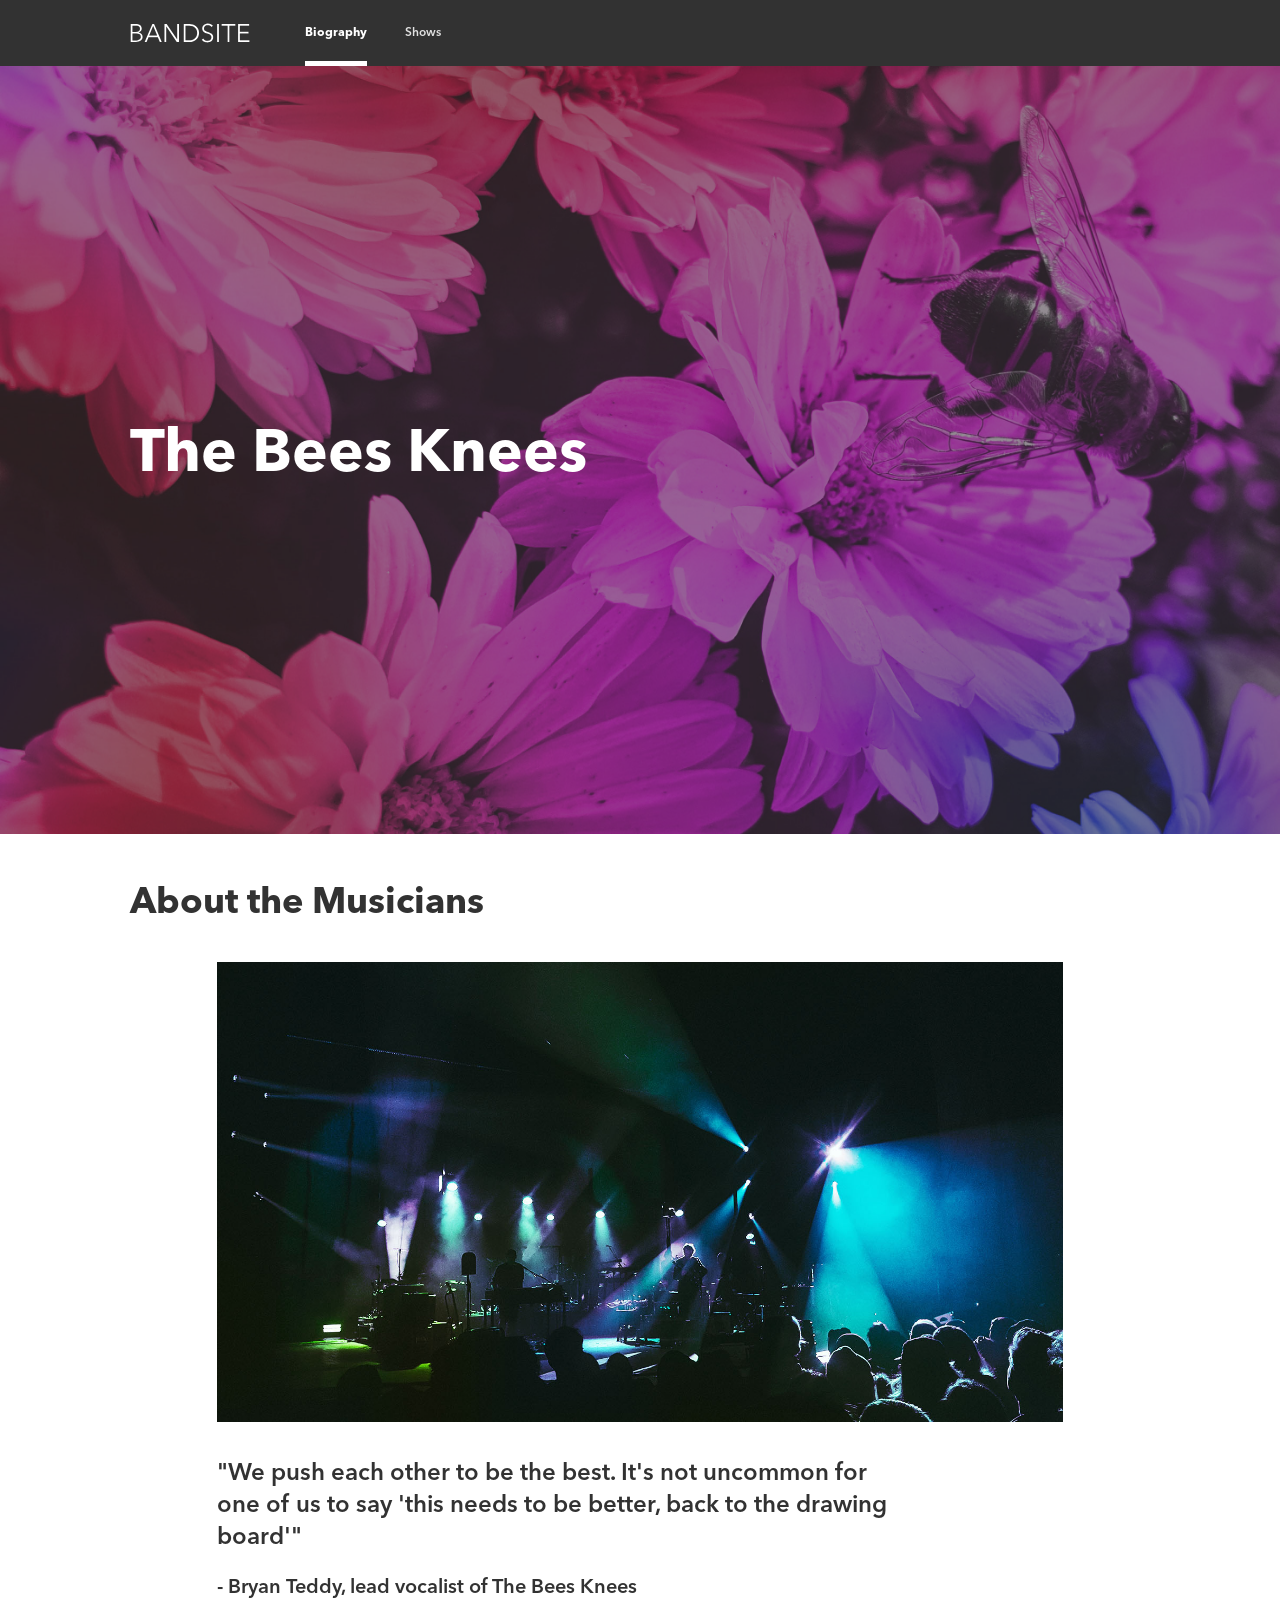
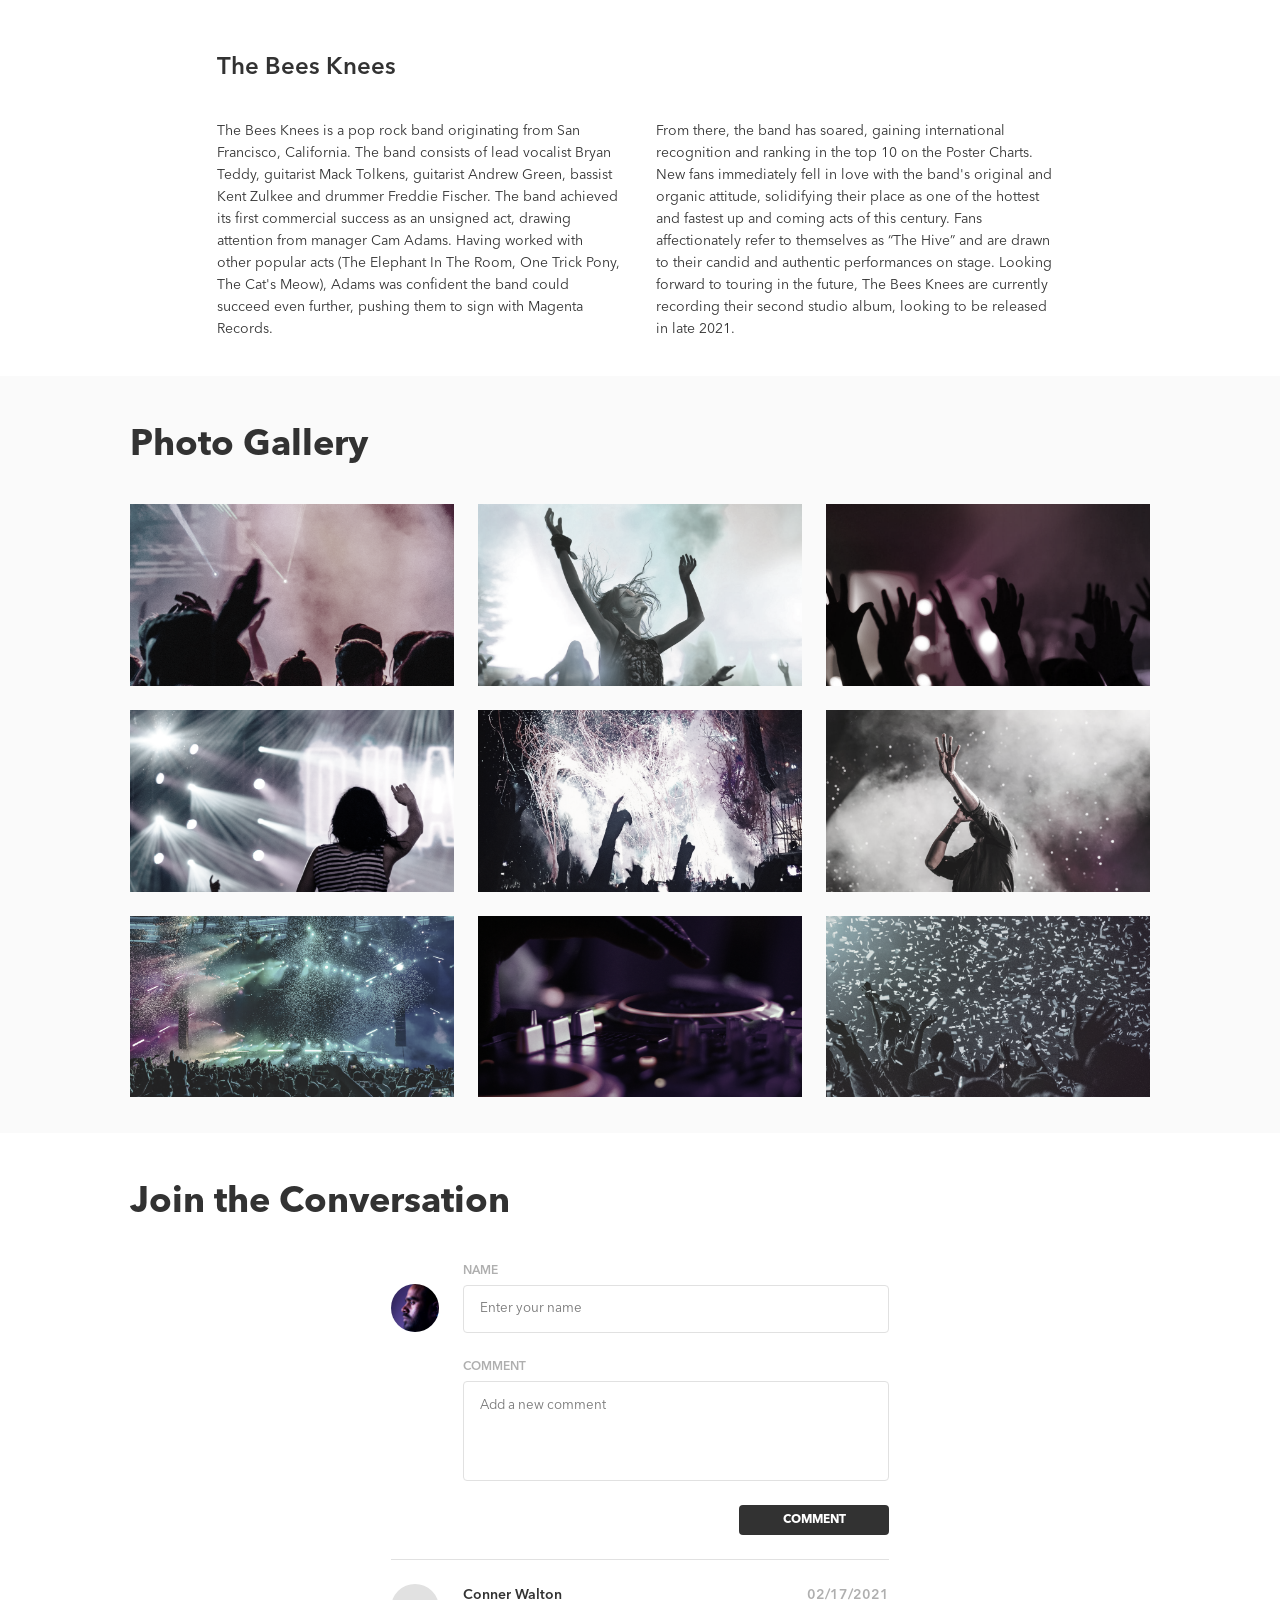
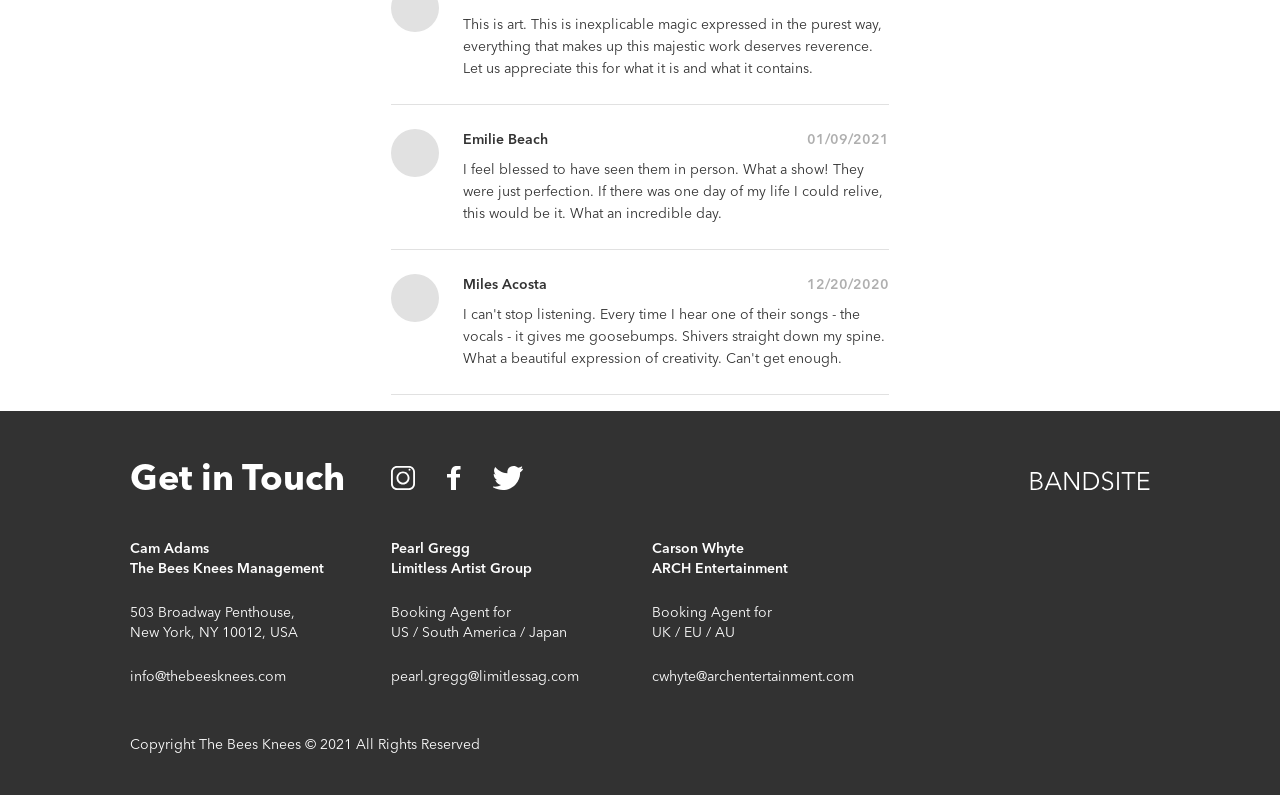
==== commit 0640ee4d: "bandsite" ====
--- a/index.html
+++ b/index.html
@@ -2,156 +2,166 @@
 <html lang="en">
 <head>
     <meta charset="UTF-8">
+    <meta http-equiv="X-UA-Compatible" content="IE=edge">
     <meta name="viewport" content="width=device-width, initial-scale=1.0">
-    <link href="https://fonts.googleapis.com/css2?family=Open+Sans:ital,wght@0,300;0,400;0,600;0,700;1,400&display=swap" rel="stylesheet">
-    <title>Coffee Shop - Home</title>
-    <link rel="stylesheet" href="./css/global.css">
-    <link rel="stylesheet" href="./css/landing.css">
+    <title>The Bees Knees</title>
+    <link rel="stylesheet" href="./styles/bio.css">
 </head>
 <body>
     <header>
-        <section class="nav-bar">
-            <a href="./index.html">
-                <img src="./assets/logos/coffee-beans-logo-and-footer.svg" alt="coffee bean logo" class="icon">
-                <h2>nitro</h2>
+        <div>
+            <a href="./index.html" class="logo">
+                <img src="./assets/logos/Logo-bandsite.svg" alt="bandsite logo" class="logo">
             </a>
-
+            
             <nav>
                 <ul>
                     <li>
-                        <a href="./index.html">ABOUT</a>
+                        <a href="./index.html" class="label active">Biography</a>
                     </li>
                     <li>
-                        <a href="./pages/menu.html">MENU</a>
-                    </li>
-                    <li>
-                        <a href="./pages/menu.html">SHOP NOW</a>
+                        <a href="./pages/shows.html" class="label">Shows</a>
                     </li>
                 </ul>
             </nav>
+        </div>
+    </header>
+    <main>
+        <section class="hero">
+            <h1>The Bees Knees</h1>
+        </section>
+        <section class="about">
+            <h2>About the Musicians</h2>
+            <img src="./assets/images/band.jpg" alt="band">
+            <div class="about__quote">
+                <p class="about__quote-content">
+                    "We push each other to be the best. It's not uncommon for one of us to say 'this needs to be better, back to the drawing board'"
+                </p>
+                <p class="about__quote-name">
+                    - Bryan Teddy, lead vocalist of The Bees Knees
+                </p>
+            </div>
+
+            <h3>The Bees Knees</h3>
+            <div class="about__description">
+                <p>
+                    The Bees Knees is a pop rock band originating from San Francisco, California. The band consists of lead vocalist Bryan Teddy, guitarist Mack Tolkens, guitarist Andrew Green, bassist Kent Zulkee and drummer Freddie Fischer. The band achieved its first commercial success as an unsigned act, drawing attention from manager Cam Adams. Having worked with other popular acts (The Elephant In The Room, One Trick Pony, The Cat's Meow), Adams was confident the band could succeed even further, pushing them to sign with Magenta Records.
+                </p>
+                <p>
+                    From there, the band has soared, gaining international recognition and ranking in the top 10 on the Poster Charts. New fans immediately fell in love with the band's original and organic attitude, solidifying their place as one of the hottest and fastest up and coming acts of this century. Fans affectionately refer to themselves as “The Hive” and are drawn to their candid and authentic performances on stage. Looking forward to touring in the future, The Bees Knees are currently recording their second studio album, looking to be released in late 2021.
+                </p>
+            </div>
         </section>
 
-        <section class="hero">
-            <div class="hero__text">
-                <h1>Nitro Coffee</h1>
-                <p>Coffee is a brewed drink prepared from roasted coffee beans, the seeds of berries from certain Coffea species.</p>
-                <div class="btn">
-                    <a href="./pages/menu.html">
-                        Shop Now
+        <section class="gallery">
+            <h2>Photo Gallery</h2>
+            <div class="container">
+                <img src="./assets/images/Photo-gallery-1.jpg" alt="photo gallery 1">
+                <img src="./assets/images/Photo-gallery-2.jpg" alt="photo gallery 2">
+                <img src="./assets/images/Photo-gallery-3.jpg" alt="photo gallery 3">
+                <img src="./assets/images/Photo-gallery-4.jpg" alt="photo gallery 4">
+                <img src="./assets/images/Photo-gallery-5.jpg" alt="photo gallery 5">
+                <img src="./assets/images/Photo-gallery-6.jpg" alt="photo gallery 6">
+                <img src="./assets/images/Photo-gallery-7.jpg" alt="photo gallery 7">
+                <img src="./assets/images/Photo-gallery-8.jpg" alt="photo gallery 8">
+                <img src="./assets/images/Photo-gallery-9.jpg" alt="photo gallery 9">
+            </div>
+        </section>
+
+        <section class="conversation">
+            <h2>Join the Conversation</h2>
+            <div class="conversation__form">
+                <img src="./assets/images/Mohan-muruge.jpg" alt="profile-photo" class="conversation__form-photo">
+                <form action="" id="form">
+                    <div>
+                        <label for="form-name" class="conversation__form-label">Name</label>
+                        <input type="text" class="conversation__form-name field no-error" id="form-name" name="name" tabindex="0" placeholder="Enter your name" required>
+                    </div>
+                    <div>
+                        <label for="form-comment" class="conversation__form-label">Comment</label>
+                        <textarea type="textarea" class="conversation__form-comment field no-error" id="form-comment" name="comment" rows="5" tabindex="0" placeholder="Add a new comment" required></textarea>
+                    </div>
+                    <div>
+                        <button class="conversation__form-button" type="submit">Comment</button>
+                    </div>
+                </form>
+            </div>
+            <div class="conversation__comments" id="comments"></div>
+        </section>
+    </main>
+    <footer>
+        <div>
+            <div class="touch">
+                <h2>Get in Touch</h2>
+                <div class="icons">
+                    <a href="https://www.instagram.com/" target="_blank">
+                        <img src="./assets/icons/Icon-instagram.svg" alt="instagram" class="icon">
+                    </a>
+                    <a href="https://www.facebook.com/" target="_blank">
+                        <img src="./assets/icons/Icon-facebook.svg" alt="facebook" class="icon">
+                    </a>
+                    <a href="https://twitter.com/" target="_blank">
+                        <img src="./assets/icons/Icon-twitter.svg" alt="twitter" class="icon">
+                    </a>
+                </div>
+
+                <div class="logo">
+                    <img src="./assets/logos/Logo-bandsite.svg" alt="bandsite logo" class="logo">
+                </div>
+            </div>
+
+            <div class="booking">
+                <div class="booking__contact">
+                    <h4>
+                        Cam Adams <br>
+                        The Bees Knees Management
+                    </h4>
+                    <a href="http://maps.google.com/?q=503 Broadway Penthouse, New York, NY 10012, USA" target="_blank">
+                        503 Broadway Penthouse, <br>
+                        New York, NY 10012, USA
+                    </a>
+                    <a href="mailto:info@thebeesknees.com?subject=Booking for Ticket&body=Hi Cam Adams">
+                        info@thebeesknees.com
+                    </a>
+                </div>
+                <div class="booking__contact">
+                    <h4>
+                        Pearl Gregg <br>
+                        Limitless Artist Group
+                    </h4>
+                    <p>
+                        Booking Agent for <br>
+                        US / South America / Japan
+                    </p>
+                    <a href="mailto:pearl.gregg@limitlessag.com?subject=Booking for Ticket&body=Hi Pearl Gregg">
+                        pearl.gregg@limitlessag.com
+                    </a>
+                </div>
+                <div class="booking__contact">
+                    <h4>
+                        Carson Whyte <br>
+                        ARCH Entertainment
+                    </h4>
+                    <p>
+                        Booking Agent for <br>
+                        UK / EU / AU
+                    </p>
+                    <a href="mailto:cwhyte@archentertainment.com?subject=Booking for Ticket&body=Hi Carson Whyte">
+                        cwhyte@archentertainment.com
                     </a>
                 </div>
             </div>
 
-            <div class="hero__img">
-                <img src="./assets/images/coffeebeans-hero.png" alt="coffee bag">
+            <div class="copy-right">
+                <img src="./assets/logos/Logo-bandsite.svg" alt="bandsite logo" class="logo">
+                <p>
+                    Copyright The Bees Knees © 2021 All Rights Reserved
+                </p>
             </div>
-        </section>
-    </header>
-
-    <main>
-        <section class="products">
-            <h2>Our Products</h2>
-
-            <section class="containers">
-                <article class="containers__card">
-                    <img src="./assets/images/coffeebeans.png" alt="coffee beans" class="product-img">
-                    <h3>Coffee Beans</h3>
-                    <p class="pkg-qty">Pack of 3</p>
-                    <p class="price">$18.99</p>
-                    <div class="contrainers__card--cover"></div>
-                </article>
-
-                <article class="containers__card">
-                    <img src="./assets/images/coldbrew.png" alt="cold brew" class="product-img">
-                    <h3>Cold Brew</h3>
-                    <p class="pkg-qty">1 can</p>
-                    <p class="price">$4.99</p>
-                    <div class="contrainers__card--cover"></div>
-                </article>
-
-                <article class="containers__card">
-                    <img src="./assets/images/inhousebrew.png" alt="in-house brew" class="product-img">
-                    <h3>In-house Brew</h3>
-                    <p class="pkg-qty">1 cup</p>
-                    <p class="price">$2.99</p>
-                    <div class="contrainers__card--cover"></div>
-                </article>
-            </section>
-
-            <div class="btn">
-                <a href="./pages/menu.html">
-                    View All
-                </a>
-            </div>
-        </section>
-
-        <section class="discount">
-            <div class="discount__info">
-                <div class="different">
-                    <h2>We're Different</h2>
-                    <p>We grow and roast our own beans. Every bean, every cup, every step of the way, we strive for excellence.</p>
-                    <div>
-                        <img src="./assets/logos/planting.svg" alt="planting" class="icon">
-                        <img src="./assets/logos/coffee-beans.svg" alt="coffee-beans" class="icon">
-                        <img src="./assets/logos/coffee-cup.svg" alt="coffee-cup" class="icon">
-                    </div>
-
-                    <div class="btn">
-                        <a href="./index.html">
-                            Learn More
-                        </a>
-                    </div>
-                </div>
-
-                <div class="tilted-can-box">
-                    <img src="./assets/images/tiltedcan.png" alt="tilted can" class="tilted-can-box__can product-img">
-                    <img src="./assets/images/coldbrewbackground.png" alt="cold brew background" class="tilted-can-box__bg">
-                </div>
-            </div>
-
-            <p onclick="copyText()" class="discount__code">
-                Get 20% off your first order with code: <span>FirstNitro</span>
-            </p>
-        </section>
-    </main>
-
-    <footer>
-        <section>
-            <h3>Address</h3>
-            <a href="http://maps.google.com/?q=503 Broadway Penthouse, NewYork" target="_blank">
-                503 Broadway Penthouse <br>
-                NewYork
-            </a>
-        </section>
-        <section>
-            <h3>Hours</h3>
-            <p>
-                <span>Monday - Friday:</span> 9am - 7pm <br>
-                <span>Saturday - Sunday:</span> 10am - 5pm
-            </p>
-        </section>
-        <section>
-            <h3>Social</h3>
-            <div>
-                <a href="https://www.facebook.com" target="_blank">
-                    <img src="./assets/logos/Facebook-Icon.svg" alt="facebook" class="icon">
-                </a>
-                <a href="https://www.yelp.com/" target="_blank">
-                    <img src="./assets/logos/Yelp-Icon.svg" alt="yelp" class="icon">
-                </a>
-                <a href="https://www.instagram.com/" target="_blank">
-                    <img src="./assets/logos/Instagram-Icon.svg" alt="instagram" class="icon">
-                </a>
-            </div>
-        </section>
-        <img src="./assets/logos/coffee-beans-logo-and-footer.svg" alt="coffee beans logo" class="background-icon footer-top-left">
-        <img src="./assets/logos/coffee-beans-logo-and-footer.svg" alt="coffee beans logo" class="background-icon footer-bottom-right">
+        </div>
     </footer>
-    <script>
-        function copyText() {
-            navigator.clipboard.writeText("FirstNitro");
-            alert("Copied the code: FirstNitro");
-        }
-    </script>
+    <script src="./node_modules/dayjs/dayjs.min.js"></script>
+    <script src="./scripts/create-element.js"></script>
+    <script src="./scripts/index-page.js"></script>
 </body>
 </html>
--- a/styles/bio.css
+++ b/styles/bio.css
@@ -0,0 +1,1010 @@
+@font-face {
+  font-family: "Avenir Next Regular";
+  src: url(../../assets/fonts/AvenirNextLTPro-Regular.otf) format("opentype"), url(../../assets/fonts/Alternative-files/AvenirNextLTPro.ttf) format("truetype");
+}
+@font-face {
+  font-family: "Avenir Next Demi";
+  src: url(../../assets/fonts/AvenirNextLTPro-Demi.otf) format("opentype"), url(../../assets/fonts/Alternative-files/AvenirNextLTProDemi.ttf) format("truetype");
+}
+@font-face {
+  font-family: "Avenir Next Bold";
+  src: url(../../assets/fonts/AvenirNextLTPro-Bold.otf) format("opentype"), url(../../assets/fonts/Alternative-files/AvenirNextLTProBold.ttf) format("turetype");
+}
+@font-face {
+  font-family: "Avenir Next Regular";
+  src: url(../../assets/fonts/AvenirNextLTPro-Regular.otf) format("opentype"), url(../../assets/fonts/Alternative-files/AvenirNextLTPro.ttf) format("truetype");
+}
+@font-face {
+  font-family: "Avenir Next Demi";
+  src: url(../../assets/fonts/AvenirNextLTPro-Demi.otf) format("opentype"), url(../../assets/fonts/Alternative-files/AvenirNextLTProDemi.ttf) format("truetype");
+}
+@font-face {
+  font-family: "Avenir Next Bold";
+  src: url(../../assets/fonts/AvenirNextLTPro-Bold.otf) format("opentype"), url(../../assets/fonts/Alternative-files/AvenirNextLTProBold.ttf) format("turetype");
+}
+@font-face {
+  font-family: "Avenir Next Regular";
+  src: url(../../assets/fonts/AvenirNextLTPro-Regular.otf) format("opentype"), url(../../assets/fonts/Alternative-files/AvenirNextLTPro.ttf) format("truetype");
+}
+@font-face {
+  font-family: "Avenir Next Demi";
+  src: url(../../assets/fonts/AvenirNextLTPro-Demi.otf) format("opentype"), url(../../assets/fonts/Alternative-files/AvenirNextLTProDemi.ttf) format("truetype");
+}
+@font-face {
+  font-family: "Avenir Next Bold";
+  src: url(../../assets/fonts/AvenirNextLTPro-Bold.otf) format("opentype"), url(../../assets/fonts/Alternative-files/AvenirNextLTProBold.ttf) format("turetype");
+}
+@font-face {
+  font-family: "Avenir Next Regular";
+  src: url(../../assets/fonts/AvenirNextLTPro-Regular.otf) format("opentype"), url(../../assets/fonts/Alternative-files/AvenirNextLTPro.ttf) format("truetype");
+}
+@font-face {
+  font-family: "Avenir Next Demi";
+  src: url(../../assets/fonts/AvenirNextLTPro-Demi.otf) format("opentype"), url(../../assets/fonts/Alternative-files/AvenirNextLTProDemi.ttf) format("truetype");
+}
+@font-face {
+  font-family: "Avenir Next Bold";
+  src: url(../../assets/fonts/AvenirNextLTPro-Bold.otf) format("opentype"), url(../../assets/fonts/Alternative-files/AvenirNextLTProBold.ttf) format("turetype");
+}
+* {
+  margin: 0;
+  font-family: "Avenir Next Regular";
+  box-sizing: border-box;
+  outline: none;
+  box-sizing: border-box;
+}
+
+::-webkit-scrollbar {
+  display: none;
+}
+
+h1, h2 {
+  font-size: 24px;
+  line-height: 32px;
+  font-family: "Avenir Next Bold";
+  white-space: nowrap;
+}
+
+@media only screen and (min-width: 768px) {
+  h1 {
+    font-size: 60px;
+    line-height: 68px;
+  }
+}
+
+@media only screen and (min-width: 768px) {
+  h2 {
+    font-size: 36px;
+    line-height: 44px;
+  }
+}
+
+.about__quote-name, .about__quote-content, h3 {
+  font-size: 14px;
+  line-height: 22px;
+  font-family: "Avenir Next Demi";
+}
+@media only screen and (min-width: 768px) {
+  .about__quote-name, .about__quote-content, h3 {
+    font-size: 24px;
+    line-height: 32px;
+  }
+}
+
+p, footer h4, footer p, footer a {
+  font-size: 13px;
+  line-height: 18px;
+}
+
+@media only screen and (min-width: 768px) {
+  p {
+    font-size: 14px;
+    line-height: 22px;
+  }
+}
+
+@media only screen and (min-width: 768px) {
+  footer h4, footer p, footer a {
+    font-size: 14px;
+    line-height: 20px;
+  }
+}
+
+.label, .conversation__form-label, .btn, .conversation__form-button {
+  color: #E1E1E1;
+  font-size: 10px;
+  line-height: 20px;
+}
+@media only screen and (min-width: 768px) {
+  .label, .conversation__form-label, .btn, .conversation__form-button {
+    font-size: 12px;
+    line-height: 20px;
+  }
+}
+
+h1 {
+  padding-top: 24px;
+  padding-bottom: 16px;
+}
+@media only screen and (min-width: 768px) {
+  h1 {
+    padding-top: 48px;
+    padding-bottom: 36px;
+  }
+}
+
+h2 {
+  padding-top: 24px;
+  padding-bottom: 16px;
+}
+@media only screen and (min-width: 768px) {
+  h2 {
+    padding-top: 48px;
+    padding-bottom: 36px;
+  }
+}
+
+h3 {
+  padding-top: 24px;
+  padding-bottom: 16px;
+}
+@media only screen and (min-width: 768px) {
+  h3 {
+    padding-top: 48px;
+    padding-bottom: 36px;
+  }
+}
+
+a {
+  text-decoration: none;
+}
+
+ul {
+  padding: 0;
+}
+
+li {
+  list-style: none;
+}
+
+.icon {
+  height: 24px;
+}
+
+img.logo {
+  width: 120px;
+  height: 20px;
+}
+
+.label, .conversation__form-label {
+  font-family: "Avenir Next Demi";
+  text-transform: uppercase;
+  color: #AFAFAF;
+}
+
+.btn, .conversation__form-button {
+  font-family: "Avenir Next Bold";
+  text-transform: uppercase;
+  color: #FFFFFF;
+  background-color: #323232;
+  border: 0;
+  height: 30px;
+  border-radius: 4px;
+  min-width: 150px;
+  cursor: pointer;
+}
+
+header {
+  background-color: #323232;
+}
+header * {
+  color: #FFFFFF;
+}
+header > div {
+  display: flex;
+  flex-direction: column;
+  align-items: center;
+  padding-top: 16px;
+}
+@media only screen and (min-width: 768px) {
+  header > div {
+    margin-left: 36px;
+    flex-direction: row;
+    -moz-column-gap: 24px;
+         column-gap: 24px;
+    padding: 0;
+  }
+}
+@media only screen and (min-width: 1280px) {
+  header > div {
+    width: 100%;
+    margin: 0 auto;
+  }
+}
+@media only screen and (min-width: 1280px) and (min-width: 768px) {
+  header > div {
+    width: calc((100vw - 72px - 264px) / 12 * 12 + 264px);
+  }
+}
+@media only screen and (min-width: 1280px) and (min-width: 1280px) {
+  header > div {
+    width: 1020px;
+  }
+}
+header > div a.logo {
+  display: flex;
+}
+@media only screen and (min-width: 768px) {
+  header > div a.logo {
+    width: 156px;
+  }
+}
+@media only screen and (min-width: 1280px) {
+  header > div a.logo {
+    width: 100%;
+  }
+}
+@media only screen and (min-width: 1280px) and (min-width: 768px) {
+  header > div a.logo {
+    width: calc((100vw - 72px - 264px) / 12 * 2 + 24px);
+  }
+}
+@media only screen and (min-width: 1280px) and (min-width: 1280px) {
+  header > div a.logo {
+    width: 150px;
+  }
+}
+header > div nav {
+  width: 100%;
+}
+@media only screen and (min-width: 768px) {
+  header > div nav {
+    width: 216px;
+  }
+}
+@media only screen and (min-width: 1280px) {
+  header > div nav {
+    width: 100%;
+  }
+}
+@media only screen and (min-width: 1280px) and (min-width: 768px) {
+  header > div nav {
+    width: calc((100vw - 72px - 264px) / 12 * 2 + 24px);
+  }
+}
+@media only screen and (min-width: 1280px) and (min-width: 1280px) {
+  header > div nav {
+    width: 150px;
+  }
+}
+header > div nav ul {
+  display: flex;
+}
+@media only screen and (min-width: 768px) {
+  header > div nav ul {
+    -moz-column-gap: 24px;
+         column-gap: 24px;
+  }
+}
+header > div nav ul li {
+  display: flex;
+  width: 50%;
+  text-align: center;
+}
+@media only screen and (min-width: 768px) {
+  header > div nav ul li {
+    width: 96px;
+  }
+}
+@media only screen and (min-width: 1280px) {
+  header > div nav ul li {
+    justify-content: center;
+  }
+}
+header > div nav ul li .label, header > div nav ul li .conversation__form-label {
+  color: #E1E1E1;
+  display: flex;
+  width: 100%;
+  padding: 8px 0;
+  justify-content: center;
+  border-top: rgba(50, 50, 50, 0) solid 5px;
+  text-transform: none;
+}
+@media only screen and (min-width: 768px) {
+  header > div nav ul li .label, header > div nav ul li .conversation__form-label {
+    width: auto;
+    padding: 18px 0;
+  }
+}
+header > div nav ul li .label:hover, header > div nav ul li .conversation__form-label:hover {
+  color: #FFFFFF;
+  border-bottom: #FFFFFF solid 5px;
+}
+header > div nav ul li .active {
+  font-family: "Avenir Next Bold";
+  color: #FFFFFF;
+  border-bottom: #FFFFFF solid 5px;
+}
+
+footer {
+  background-color: #323232;
+}
+footer > div {
+  display: flex;
+  flex-direction: column;
+  margin: 0 16px;
+}
+@media only screen and (min-width: 768px) {
+  footer > div {
+    margin: 0 36px;
+  }
+}
+@media only screen and (min-width: 1280px) {
+  footer > div {
+    margin: 0 auto;
+  }
+}
+footer * {
+  color: #FFFFFF;
+}
+footer h4 {
+  font-family: "Avenir Next Demi";
+}
+footer .booking, footer .touch {
+  display: flex;
+  flex-direction: column;
+  justify-content: space-between;
+  row-gap: 16px;
+}
+@media only screen and (min-width: 768px) {
+  footer .booking, footer .touch {
+    flex-direction: row;
+    flex-wrap: nowrap;
+    -moz-column-gap: 24px;
+         column-gap: 24px;
+    align-items: center;
+  }
+}
+@media only screen and (min-width: 1280px) {
+  footer .booking, footer .touch {
+    -moz-column-gap: 24px;
+         column-gap: 24px;
+    margin: 0 16px;
+  }
+}
+@media only screen and (min-width: 1280px) and (min-width: 768px) {
+  footer .booking, footer .touch {
+    margin: 0 36px;
+  }
+}
+@media only screen and (min-width: 1280px) and (min-width: 1280px) {
+  footer .booking, footer .touch {
+    margin: 0 auto;
+  }
+}
+@media only screen and (min-width: 768px) {
+  footer .booking > *, footer .touch > * {
+    width: 100%;
+  }
+}
+@media only screen and (min-width: 768px) and (min-width: 768px) {
+  footer .booking > *, footer .touch > * {
+    width: calc((100vw - 72px - 264px) / 12 * 4 + 72px);
+  }
+}
+@media only screen and (min-width: 768px) and (min-width: 1280px) {
+  footer .booking > *, footer .touch > * {
+    width: 324px;
+  }
+}
+@media only screen and (min-width: 1280px) {
+  footer .booking > *, footer .touch > * {
+    width: 100%;
+    flex: none;
+  }
+}
+@media only screen and (min-width: 1280px) and (min-width: 768px) {
+  footer .booking > *, footer .touch > * {
+    width: calc((100vw - 72px - 264px) / 12 * 3 + 48px);
+  }
+}
+@media only screen and (min-width: 1280px) and (min-width: 1280px) {
+  footer .booking > *, footer .touch > * {
+    width: 237px;
+  }
+}
+footer .touch {
+  padding-top: 24px;
+  padding-bottom: 16px;
+}
+@media only screen and (min-width: 768px) {
+  footer .touch {
+    padding-top: 48px;
+    padding-bottom: 36px;
+  }
+}
+footer .touch h2 {
+  padding: 0;
+  margin: 0;
+}
+footer .touch .icons {
+  display: flex;
+  justify-content: flex-start;
+  -moz-column-gap: 32px;
+       column-gap: 32px;
+  flex-wrap: nowrap;
+}
+footer .touch div.logo {
+  display: none;
+}
+@media only screen and (min-width: 768px) {
+  footer .touch div.logo {
+    display: block;
+  }
+  footer .touch div.logo img.logo {
+    display: inherit;
+    margin-left: auto;
+  }
+}
+@media only screen and (min-width: 1280px) {
+  footer .touch div.logo {
+    width: 100%;
+  }
+}
+@media only screen and (min-width: 1280px) and (min-width: 768px) {
+  footer .touch div.logo {
+    width: calc((100vw - 72px - 264px) / 12 * 6 + 120px);
+  }
+}
+@media only screen and (min-width: 1280px) and (min-width: 1280px) {
+  footer .touch div.logo {
+    width: 498px;
+  }
+}
+footer .booking__contact {
+  display: flex;
+  flex-direction: column;
+  justify-content: space-between;
+  row-gap: 16px;
+}
+@media only screen and (min-width: 768px) {
+  footer .booking__contact {
+    row-gap: 24px;
+  }
+}
+@media only screen and (min-width: 1280px) {
+  footer .booking__contact:last-child {
+    width: 100%;
+  }
+}
+@media only screen and (min-width: 1280px) and (min-width: 768px) {
+  footer .booking__contact:last-child {
+    width: calc((100vw - 72px - 264px) / 12 * 6 + 120px);
+  }
+}
+@media only screen and (min-width: 1280px) and (min-width: 1280px) {
+  footer .booking__contact:last-child {
+    width: 498px;
+  }
+}
+footer .copy-right {
+  padding-top: 48px;
+  padding-bottom: 24px;
+  display: flex;
+  flex-direction: column;
+  row-gap: 16px;
+}
+@media only screen and (min-width: 768px) {
+  footer .copy-right {
+    width: 100%;
+    padding-bottom: 40px;
+    margin: 0 auto;
+  }
+}
+@media only screen and (min-width: 768px) and (min-width: 768px) {
+  footer .copy-right {
+    width: calc((100vw - 72px - 264px) / 12 * 12 + 264px);
+  }
+}
+@media only screen and (min-width: 768px) and (min-width: 1280px) {
+  footer .copy-right {
+    width: 1020px;
+  }
+}
+@media only screen and (min-width: 768px) {
+  footer .copy-right .logo {
+    display: none;
+  }
+}
+
+* {
+  color: #323232;
+}
+
+h2 {
+  align-self: flex-start;
+}
+@media only screen and (min-width: 1280px) {
+  h2 {
+    width: 100%;
+    margin: 0 auto;
+  }
+}
+@media only screen and (min-width: 1280px) and (min-width: 768px) {
+  h2 {
+    width: calc((100vw - 72px - 264px) / 12 * 12 + 264px);
+  }
+}
+@media only screen and (min-width: 1280px) and (min-width: 1280px) {
+  h2 {
+    width: 1020px;
+  }
+}
+
+.hero {
+  position: relative;
+  background-image: url(../../assets/images/hero-bio.jpg);
+  background-repeat: no-repeat;
+  background-size: cover;
+  background-position: center;
+  height: 60vw;
+  display: flex;
+  align-items: center;
+}
+@media only screen and (min-width: 1280px) {
+  .hero {
+    justify-content: center;
+  }
+}
+.hero::before {
+  content: "";
+  position: absolute;
+  display: block;
+  background-color: rgba(50, 50, 50, 0.5);
+  top: 0;
+  left: 0;
+  width: 100%;
+  height: 100%;
+}
+.hero h1 {
+  margin-left: 16px;
+  color: #FFFFFF;
+  z-index: 1;
+}
+@media only screen and (min-width: 768px) {
+  .hero h1 {
+    margin-left: 36px;
+  }
+}
+@media only screen and (min-width: 1280px) {
+  .hero h1 {
+    margin: 0 auto;
+  }
+}
+@media only screen and (min-width: 1280px) {
+  .hero h1 {
+    width: 100%;
+  }
+}
+@media only screen and (min-width: 1280px) and (min-width: 768px) {
+  .hero h1 {
+    width: calc((100vw - 72px - 264px) / 12 * 12 + 264px);
+  }
+}
+@media only screen and (min-width: 1280px) and (min-width: 1280px) {
+  .hero h1 {
+    width: 1020px;
+  }
+}
+
+.about {
+  display: flex;
+  flex-direction: column;
+  align-items: center;
+  margin: 0 16px;
+}
+@media only screen and (min-width: 768px) {
+  .about {
+    margin: 0 36px;
+  }
+}
+@media only screen and (min-width: 1280px) {
+  .about {
+    margin: 0 auto;
+  }
+}
+.about .about__description, .about .about__quote, .about h3, .about img {
+  width: 100%;
+  margin: 0 auto;
+}
+@media only screen and (min-width: 768px) {
+  .about .about__description, .about .about__quote, .about h3, .about img {
+    width: calc((100vw - 72px - 264px) / 12 * 10 + 216px);
+  }
+}
+@media only screen and (min-width: 1280px) {
+  .about .about__description, .about .about__quote, .about h3, .about img {
+    width: 846px;
+  }
+}
+.about img {
+  height: 50vw;
+  -o-object-fit: cover;
+     object-fit: cover;
+  -o-object-position: bottom;
+     object-position: bottom;
+}
+@media only screen and (min-width: 768px) {
+  .about img {
+    height: 43vw;
+    -o-object-position: center;
+       object-position: center;
+  }
+}
+@media only screen and (min-width: 1280px) {
+  .about img {
+    height: 460px;
+  }
+}
+.about__quote {
+  padding: 0;
+  padding-top: 16px;
+}
+@media only screen and (min-width: 768px) {
+  .about__quote {
+    padding-top: 36px;
+  }
+}
+@media only screen and (min-width: 1280px) {
+  .about__quote-content {
+    width: 80%;
+  }
+}
+.about__quote-name {
+  padding: 12px 0 0 0;
+}
+@media only screen and (min-width: 768px) {
+  .about__quote-name {
+    font-size: 20px;
+    padding: 18px 0 0 0;
+  }
+}
+.about__description {
+  padding: 0;
+  padding-bottom: 16px;
+  display: flex;
+  flex-direction: column;
+  justify-content: space-between;
+  row-gap: 16px;
+}
+@media only screen and (min-width: 768px) {
+  .about__description {
+    padding-bottom: 36px;
+  }
+}
+@media only screen and (min-width: 768px) {
+  .about__description {
+    flex-direction: row;
+    -moz-column-gap: 36px;
+         column-gap: 36px;
+  }
+}
+
+.gallery {
+  background-color: #FAFAFA;
+  display: flex;
+  flex-direction: column;
+  align-items: center;
+}
+.gallery h2 {
+  margin-left: 16px;
+}
+@media only screen and (min-width: 768px) {
+  .gallery h2 {
+    margin-left: 36px;
+  }
+}
+@media only screen and (min-width: 1280px) {
+  .gallery h2 {
+    margin: 0 auto;
+  }
+}
+.gallery .container {
+  margin: 0 16px;
+  margin-bottom: 16px;
+  display: flex;
+  flex-direction: column;
+  justify-content: center;
+  gap: 16px;
+}
+@media only screen and (min-width: 768px) {
+  .gallery .container {
+    margin: 0 36px;
+  }
+}
+@media only screen and (min-width: 1280px) {
+  .gallery .container {
+    margin: 0 auto;
+  }
+}
+.gallery .container img {
+  width: 100%;
+  filter: grayscale(80%);
+  transition: filter 0.5s;
+}
+@media only screen and (min-width: 768px) {
+  .gallery .container img {
+    width: calc((100vw - 72px - 264px) / 12 * 4 + 72px);
+  }
+}
+@media only screen and (min-width: 1280px) {
+  .gallery .container img {
+    width: 324px;
+  }
+}
+.gallery .container img:hover {
+  filter: grayscale(0%);
+}
+@media only screen and (min-width: 768px) {
+  .gallery .container {
+    width: 100%;
+    margin: 0 auto;
+    margin-bottom: 36px;
+    flex-direction: row;
+    flex-wrap: wrap;
+    gap: 24px;
+  }
+}
+@media only screen and (min-width: 768px) and (min-width: 768px) {
+  .gallery .container {
+    width: calc((100vw - 72px - 264px) / 12 * 12 + 264px);
+  }
+}
+@media only screen and (min-width: 768px) and (min-width: 1280px) {
+  .gallery .container {
+    width: 1020px;
+  }
+}
+@media only screen and (min-width: 1280px) {
+  .gallery .container {
+    margin-bottom: 36px;
+    gap: 24px;
+    width: 100%;
+  }
+}
+@media only screen and (min-width: 1280px) and (min-width: 768px) {
+  .gallery .container {
+    width: calc((100vw - 72px - 264px) / 12 * 12 + 264px);
+  }
+}
+@media only screen and (min-width: 1280px) and (min-width: 1280px) {
+  .gallery .container {
+    width: 1020px;
+  }
+}
+
+.comment__photo--user, .comment__photo, .conversation__form-photo {
+  width: 36px;
+  height: 36px;
+  border-radius: 50%;
+  -o-object-fit: cover;
+     object-fit: cover;
+  -o-object-position: 25% 50%;
+     object-position: 25% 50%;
+}
+@media only screen and (min-width: 768px) {
+  .comment__photo--user, .comment__photo, .conversation__form-photo {
+    width: 48px;
+    height: 48px;
+  }
+}
+
+.comment, .conversation__form {
+  display: flex;
+  flex-direction: row;
+  justify-content: space-between;
+  gap: 16px;
+  border-bottom: 1px solid #E1E1E1;
+  padding: 16px 0;
+}
+@media only screen and (min-width: 768px) {
+  .comment, .conversation__form {
+    gap: 24px;
+    padding: 24px 0;
+  }
+}
+
+.field {
+  border-radius: 4px;
+  border: 1px solid;
+  resize: none;
+  padding-left: 12px;
+  padding-right: 12px;
+}
+.field:focus {
+  border-color: #323232;
+}
+@media only screen and (min-width: 768px) {
+  .field {
+    padding-left: 16px;
+    padding-right: 16px;
+  }
+}
+
+.no-error {
+  border-color: #E1E1E1;
+}
+
+.error {
+  border-color: #D22D2D;
+}
+
+.conversation {
+  margin: 0 16px;
+}
+@media only screen and (min-width: 768px) {
+  .conversation {
+    margin: 0 36px;
+  }
+}
+@media only screen and (min-width: 1280px) {
+  .conversation {
+    margin: 0 auto;
+  }
+}
+.conversation__form {
+  padding-top: 0;
+}
+.conversation__form-photo {
+  transform: translateY(23px);
+}
+@media only screen and (min-width: 768px) {
+  .conversation__form-button {
+    width: 100%;
+    align-self: flex-end;
+  }
+}
+@media only screen and (min-width: 768px) and (min-width: 768px) {
+  .conversation__form-button {
+    width: calc((100vw - 72px - 264px) / 12 * 3 + 48px);
+  }
+}
+@media only screen and (min-width: 768px) and (min-width: 1280px) {
+  .conversation__form-button {
+    width: 237px;
+  }
+}
+@media only screen and (min-width: 1280px) {
+  .conversation__form-button {
+    width: 100%;
+  }
+}
+@media only screen and (min-width: 1280px) and (min-width: 768px) {
+  .conversation__form-button {
+    width: calc((100vw - 72px - 264px) / 12 * 2 + 24px);
+  }
+}
+@media only screen and (min-width: 1280px) and (min-width: 1280px) {
+  .conversation__form-button {
+    width: 150px;
+  }
+}
+.conversation__form-name {
+  height: 36px;
+}
+@media only screen and (min-width: 768px) {
+  .conversation__form-name {
+    height: 48px;
+  }
+}
+.conversation__form-comment {
+  padding-top: 12px;
+}
+@media only screen and (min-width: 768px) {
+  .conversation__form-comment {
+    padding-top: 16px;
+  }
+}
+.conversation__form form {
+  width: 100%;
+  display: flex;
+  flex-direction: column;
+  gap: 16px;
+}
+.conversation__form form div {
+  display: flex;
+  flex-direction: column;
+  gap: 4px;
+}
+@media only screen and (min-width: 768px) {
+  .conversation__form form {
+    gap: 24px;
+  }
+}
+.conversation__comments {
+  padding-bottom: 16px;
+}
+@media only screen and (min-width: 768px) {
+  .conversation__form, .conversation__comments {
+    width: 100%;
+    margin: 0 auto;
+  }
+}
+@media only screen and (min-width: 768px) and (min-width: 768px) {
+  .conversation__form, .conversation__comments {
+    width: calc((100vw - 72px - 264px) / 12 * 10 + 216px);
+  }
+}
+@media only screen and (min-width: 768px) and (min-width: 1280px) {
+  .conversation__form, .conversation__comments {
+    width: 846px;
+  }
+}
+@media only screen and (min-width: 1280px) {
+  .conversation__form, .conversation__comments {
+    width: 100%;
+  }
+}
+@media only screen and (min-width: 1280px) and (min-width: 768px) {
+  .conversation__form, .conversation__comments {
+    width: calc((100vw - 72px - 264px) / 12 * 6 + 120px);
+  }
+}
+@media only screen and (min-width: 1280px) and (min-width: 1280px) {
+  .conversation__form, .conversation__comments {
+    width: 498px;
+  }
+}
+
+.comment {
+  width: 100%;
+}
+.comment__photo {
+  background-color: #E1E1E1;
+}
+.comment__name {
+  font-family: "Avenir Next Demi";
+  max-width: calc(100vw - 200px);
+  overflow-wrap: break-word;
+}
+@media only screen and (min-width: 768px) {
+  .comment__name {
+    max-width: 50vw;
+  }
+}
+@media only screen and (min-width: 1280px) {
+  .comment__name {
+    max-width: 300px;
+  }
+}
+.comment__date {
+  font-family: "Avenir Next Demi";
+  color: #AFAFAF;
+}
+.comment__content {
+  width: 100%;
+  max-width: calc(100vw - 32px - 36px - 16px);
+  overflow-wrap: break-word;
+}
+@media only screen and (min-width: 768px) {
+  .comment__content {
+    max-width: calc((100vw - 72px - 264px) / 12 * 10 + 216px - 48px - 24px);
+  }
+}
+@media only screen and (min-width: 1280px) {
+  .comment__content {
+    max-width: 426px;
+  }
+}
+.comment div:nth-child(2) {
+  width: 100%;
+  display: flex;
+  flex-direction: column;
+  row-gap: 8px;
+}
+.comment div:nth-child(2) div {
+  width: 100%;
+  display: flex;
+  flex-direction: row;
+  justify-content: space-between;
+}/*# sourceMappingURL=bio.css.map */
